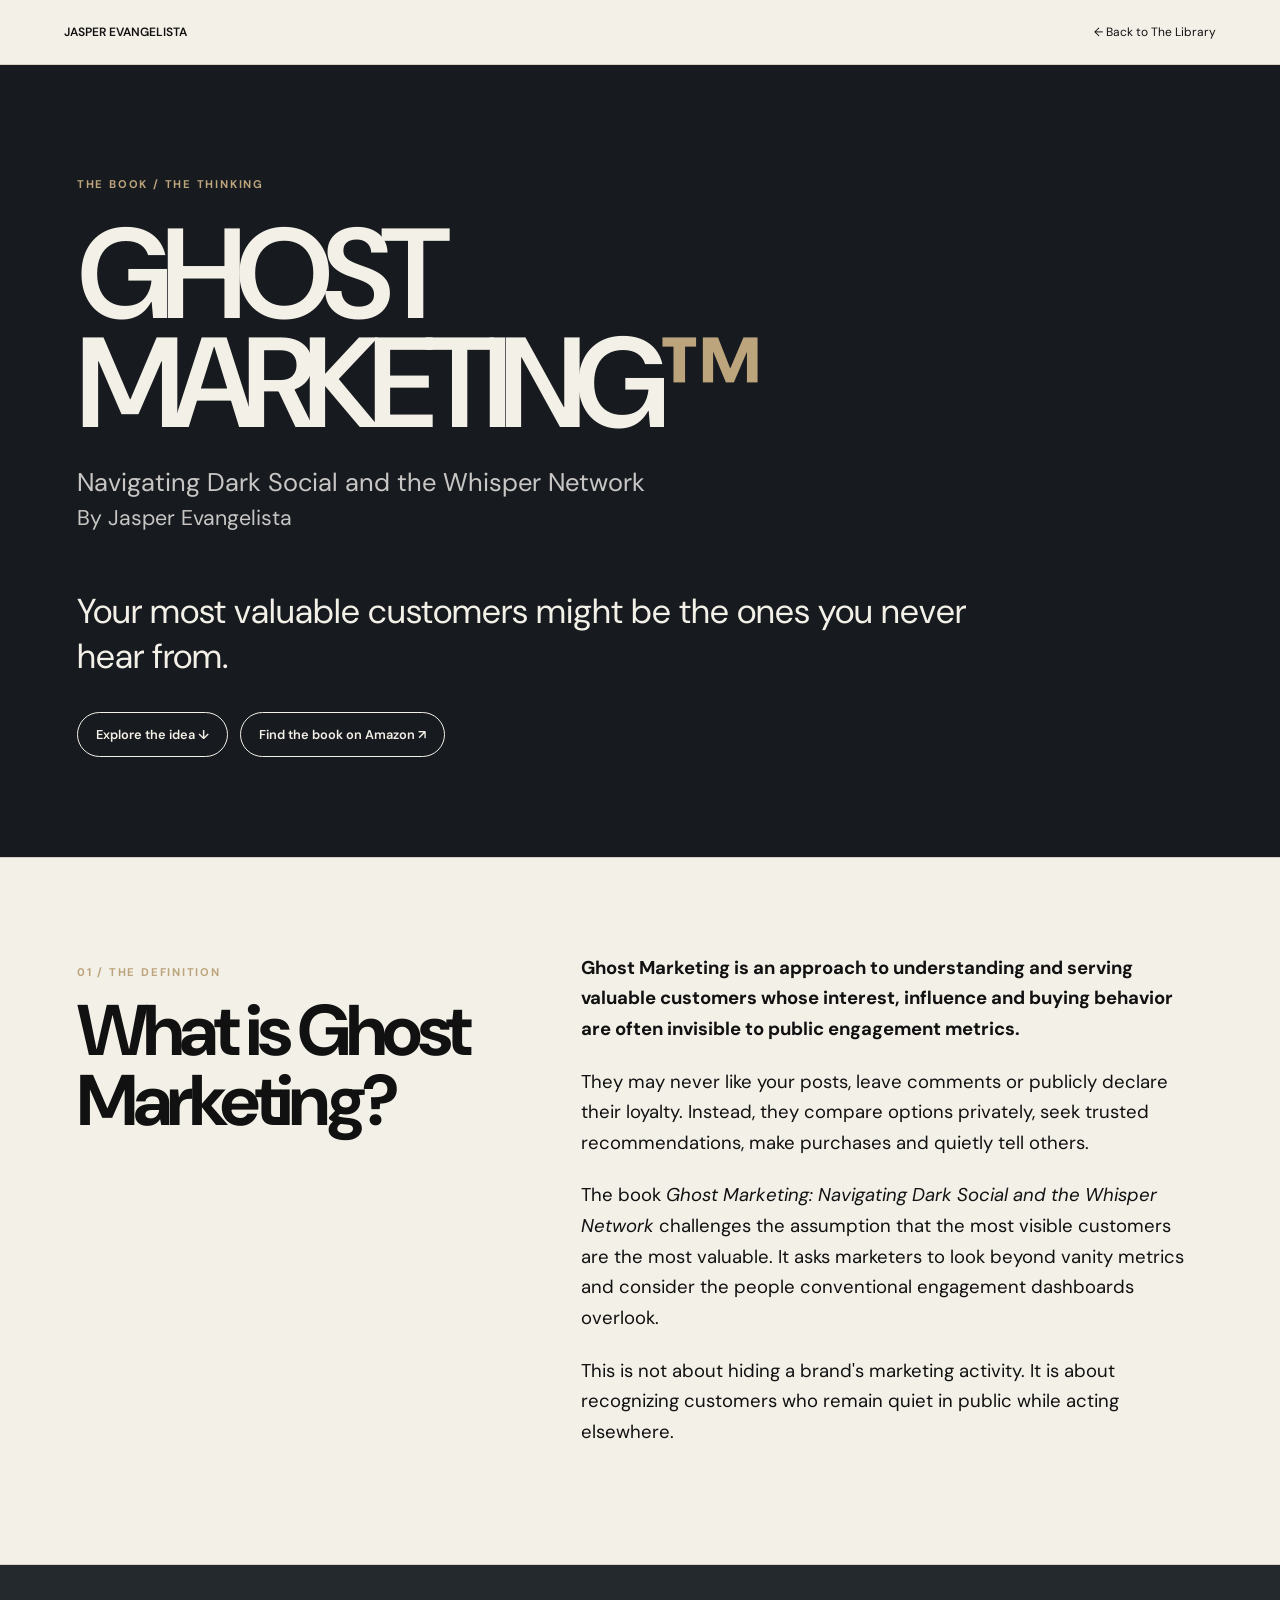
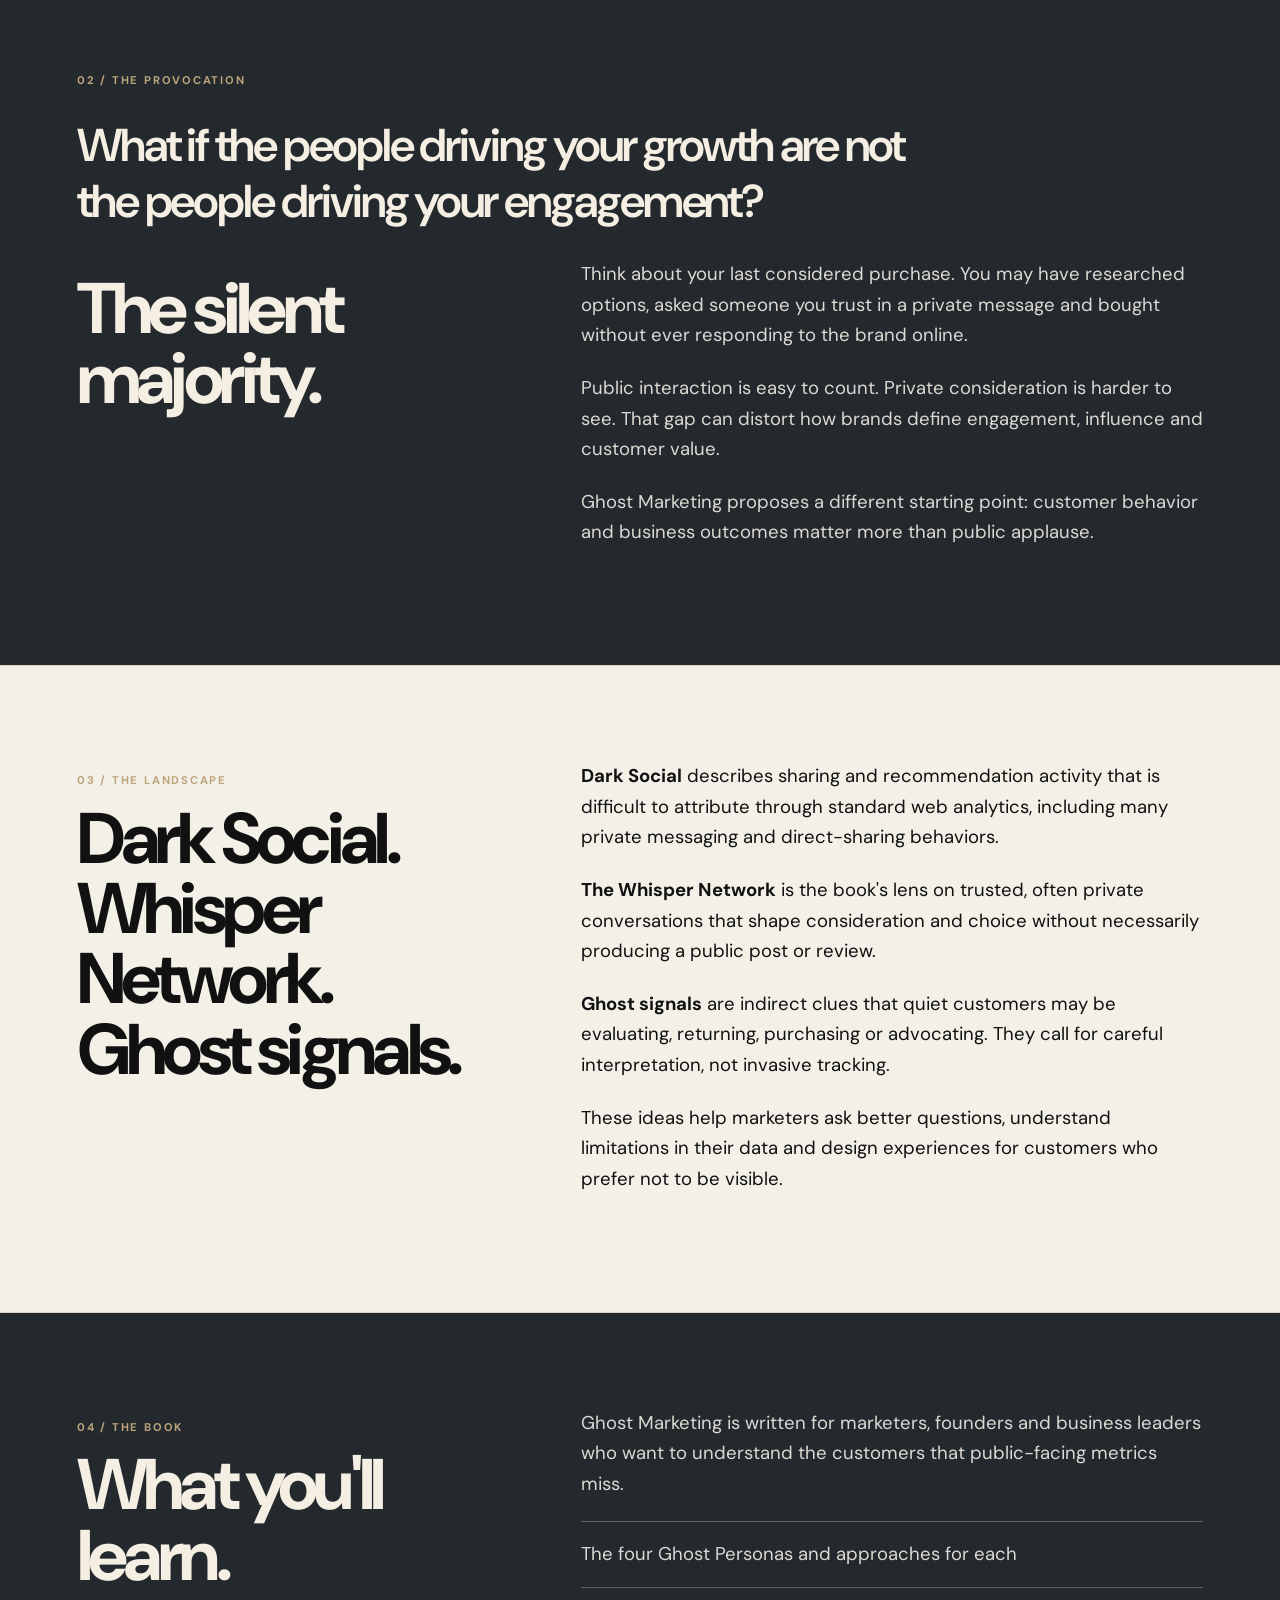
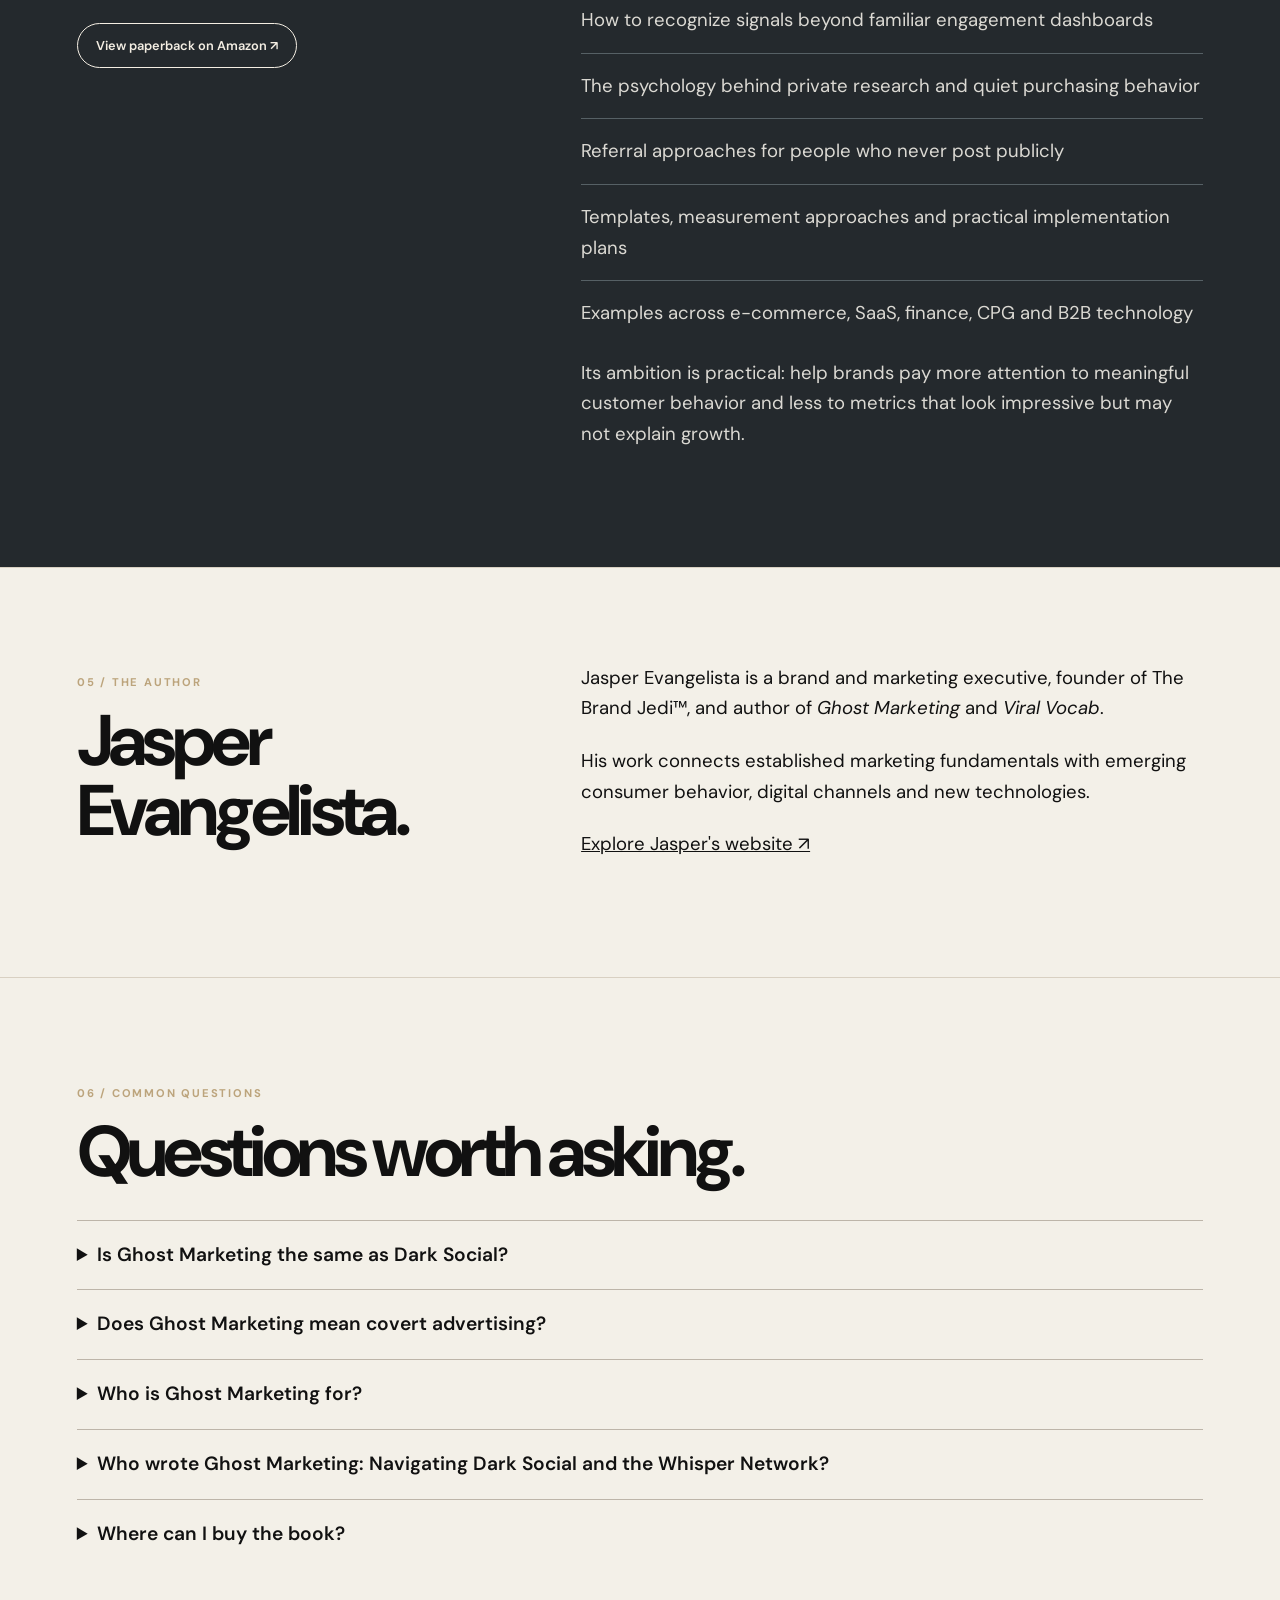
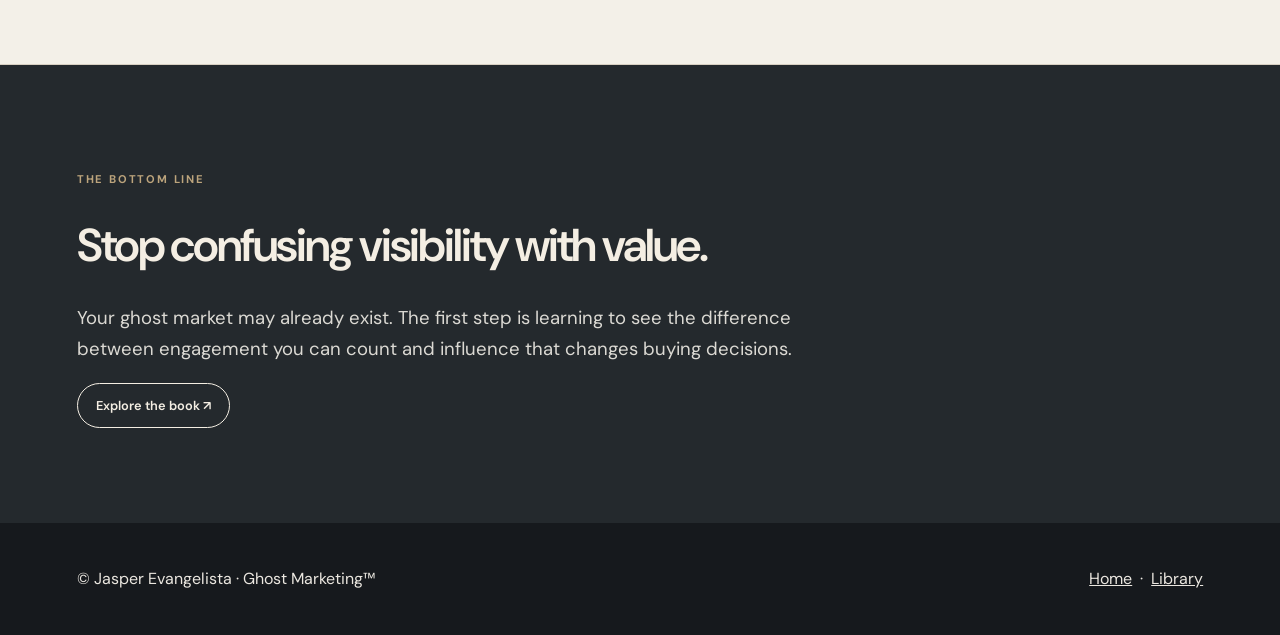
==== ghost-marketing/index.html @ e514c61d "Add Ghost Marketing editorial SEO landing page" ====
<!doctype html>
<html lang="en">
<head>
<meta charset="utf-8">
<meta name="viewport" content="width=device-width,initial-scale=1">
<title>Ghost Marketing: Book, Meaning &amp; Author | Jasper Evangelista</title>
<meta name="description" content="What is Ghost Marketing? Explore Jasper Evangelista's book on silent customers, Dark Social, the Whisper Network and the marketing signals most brands miss.">
<link rel="canonical" href="https://jasperevangelista.com/ghost-marketing/">
<meta name="robots" content="index,follow,max-image-preview:large">
<meta property="og:type" content="book">
<meta property="og:title" content="Ghost Marketing: Navigating Dark Social and the Whisper Network">
<meta property="og:description" content="Your best customers may be your quietest. Explore the book and the idea behind Ghost Marketing by Jasper Evangelista.">
<meta property="og:url" content="https://jasperevangelista.com/ghost-marketing/">
<meta property="og:site_name" content="Jasper Evangelista">
<meta name="twitter:card" content="summary">
<link rel="stylesheet" href="../css/style.css?v=37">
<style>
:root{--gm-ink:#171a1e;--gm-muted:#65615b;--gm-gold:#bca47c;--gm-paper:#f3f0e8}html{scroll-padding-top:95px}
body{background:var(--gm-paper);font-family:'DM Sans',Arial,sans-serif}
.gm-nav{position:relative;background:var(--gm-paper);padding:23px clamp(20px,5vw,72px);display:flex;align-items:center;justify-content:space-between;border-bottom:1px solid #d7d0c3;gap:20px}
.gm-nav a{text-decoration:none;font-size:.75rem;font-weight:600}.gm-nav .gm-back{font-weight:400}
.gm-hero{background:var(--gm-ink);color:#f3f0e8;min-height:680px;display:flex;align-items:center;padding:100px clamp(22px,6vw,90px)}
.gm-wrap{width:100%;max-width:1160px;margin:auto}
.gm-eyebrow{font-size:.7rem;letter-spacing:.16em;text-transform:uppercase;color:var(--gm-gold);font-weight:700}
.gm-hero h1{font-size:clamp(4.2rem,10vw,9rem);letter-spacing:-.085em;line-height:.85;margin:28px 0 27px;max-width:1000px;font-weight:600}
.gm-hero .gm-sub{font-size:clamp(1.1rem,2vw,1.7rem);color:#c7c6c4;max-width:740px;line-height:1.35}
.gm-hero .gm-hook{font-size:clamp(1.3rem,2.7vw,2.3rem);line-height:1.3;max-width:900px;margin:55px 0 0}
.gm-actions{display:flex;flex-wrap:wrap;gap:12px;margin-top:32px}
.gm-btn{display:inline-block;text-decoration:none;border:1px solid currentColor;border-radius:99px;padding:12px 18px;font-size:.8rem;font-weight:600}
.gm-btn:hover{background:#e9e0d0;color:#171a1e}
.gm-section{padding:95px clamp(22px,6vw,90px);border-top:1px solid #d8d0c2}
.gm-section h2{font-size:clamp(2.8rem,5.6vw,5.5rem);letter-spacing:-.065em;line-height:.98;margin:15px 0 32px}
.gm-grid{display:grid;grid-template-columns: .8fr 1.2fr;gap:clamp(30px,7vw,120px)}
.gm-copy{font-size:clamp(1.05rem,1.45vw,1.25rem);line-height:1.65;max-width:720px}
.gm-copy p{margin:0 0 22px}.gm-copy strong{font-weight:700}
.gm-dark{background:#24292d;color:#f4eee3}.gm-dark .gm-copy{color:#dbd9d3}
.gm-quote{font-size:clamp(1.8rem,3.6vw,3.3rem);letter-spacing:-.045em;line-height:1.2;margin:30px 0;font-weight:600;max-width:880px}
.gm-list{list-style:none;padding:0;margin:12px 0}.gm-list li{padding:17px 0;border-top:1px solid #cec6b9}
.gm-dark .gm-list li{border-color:#566065}
.gm-faq details{border-top:1px solid #bdb5a9;padding:20px 0}.gm-faq summary{cursor:pointer;font-size:1.2rem;font-weight:600}.gm-faq p{max-width:820px;line-height:1.65}
.gm-small{font-size:.85rem;color:var(--gm-muted);line-height:1.7}
.gm-footer{background:#16191d;color:#ebe7e0;padding:44px clamp(22px,6vw,90px);display:flex;flex-wrap:wrap;gap:16px;justify-content:space-between}
.gm-footer a{color:inherit}
@media(max-width:740px){.gm-grid{grid-template-columns:1fr}.gm-hero{min-height:unset;padding-top:85px;padding-bottom:95px}.gm-section{padding-top:65px;padding-bottom:65px}.gm-nav{flex-wrap:wrap}}
</style>
<script type="application/ld+json">
{
 "@context":"https://schema.org",
 "@graph":[
 {"@type":"Person","@id":"https://jasperevangelista.com/#jasper","name":"Jasper Evangelista","url":"https://jasperevangelista.com/","sameAs":["https://www.amazon.com/stores/author/B0G49KFW36"]},
 {"@type":"Book","@id":"https://jasperevangelista.com/ghost-marketing/#book","name":"Ghost Marketing: Navigating Dark Social and the Whisper Network","author":{"@id":"https://jasperevangelista.com/#jasper"},"url":"https://www.amazon.com/Ghost-Marketing-Navigating-Whisper-Network/dp/B0G49KFW36","inLanguage":"en"},
 {"@type":"WebPage","@id":"https://jasperevangelista.com/ghost-marketing/#webpage","url":"https://jasperevangelista.com/ghost-marketing/","name":"Ghost Marketing: Book, Meaning & Author | Jasper Evangelista","description":"Learn about Ghost Marketing, the book by Jasper Evangelista exploring silent customers, Dark Social and the Whisper Network.","mainEntity":{"@id":"https://jasperevangelista.com/ghost-marketing/#book"},"about":{"@id":"https://jasperevangelista.com/ghost-marketing/#book"}},
 {"@type":"BreadcrumbList","itemListElement":[{"@type":"ListItem","position":1,"name":"Home","item":"https://jasperevangelista.com/"},{"@type":"ListItem","position":2,"name":"Ghost Marketing","item":"https://jasperevangelista.com/ghost-marketing/"}]}
 ]
}
</script>
</head>
<body>
<header class="gm-nav"><a href="../">JASPER EVANGELISTA</a><a class="gm-back" href="../#library">← Back to The Library</a></header>
<main>
<section class="gm-hero"><div class="gm-wrap">
<p class="gm-eyebrow">The Book / The Thinking</p>
<h1>GHOST<br>MARKETING<span style="color:#bca47c">™</span></h1>
<p class="gm-sub">Navigating Dark Social and the Whisper Network<br><small>By Jasper Evangelista</small></p>
<p class="gm-hook">Your most valuable customers might be the ones you never hear from.</p>
<div class="gm-actions"><a class="gm-btn" href="#what-is-ghost-marketing">Explore the idea ↓</a><a class="gm-btn" href="https://www.amazon.com/Ghost-Marketing-Navigating-Whisper-Network/dp/B0G49KFW36" target="_blank" rel="noopener noreferrer">Find the book on Amazon ↗</a></div>
</div></section>
<section class="gm-section" id="what-is-ghost-marketing"><div class="gm-wrap gm-grid">
<div><p class="gm-eyebrow">01 / The Definition</p><h2>What is Ghost Marketing?</h2></div>
<div class="gm-copy"><p><strong>Ghost Marketing is an approach to understanding and serving valuable customers whose interest, influence and buying behavior are often invisible to public engagement metrics.</strong></p>
<p>They may never like your posts, leave comments or publicly declare their loyalty. Instead, they compare options privately, seek trusted recommendations, make purchases and quietly tell others.</p>
<p>The book <em>Ghost Marketing: Navigating Dark Social and the Whisper Network</em> challenges the assumption that the most visible customers are the most valuable. It asks marketers to look beyond vanity metrics and consider the people conventional engagement dashboards overlook.</p>
<p>This is not about hiding a brand's marketing activity. It is about recognizing customers who remain quiet in public while acting elsewhere.</p></div></div></section>
<section class="gm-section gm-dark"><div class="gm-wrap"><p class="gm-eyebrow">02 / The Provocation</p><p class="gm-quote">What if the people driving your growth are not the people driving your engagement?</p><div class="gm-grid"><div><h2>The silent majority.</h2></div><div class="gm-copy"><p>Think about your last considered purchase. You may have researched options, asked someone you trust in a private message and bought without ever responding to the brand online.</p><p>Public interaction is easy to count. Private consideration is harder to see. That gap can distort how brands define engagement, influence and customer value.</p><p>Ghost Marketing proposes a different starting point: customer behavior and business outcomes matter more than public applause.</p></div></div></div></section>
<section class="gm-section"><div class="gm-wrap gm-grid"><div><p class="gm-eyebrow">03 / The Landscape</p><h2>Dark Social. Whisper Network. Ghost signals.</h2></div>
<div class="gm-copy"><p><strong>Dark Social</strong> describes sharing and recommendation activity that is difficult to attribute through standard web analytics, including many private messaging and direct-sharing behaviors.</p><p><strong>The Whisper Network</strong> is the book's lens on trusted, often private conversations that shape consideration and choice without necessarily producing a public post or review.</p><p><strong>Ghost signals</strong> are indirect clues that quiet customers may be evaluating, returning, purchasing or advocating. They call for careful interpretation, not invasive tracking.</p><p>These ideas help marketers ask better questions, understand limitations in their data and design experiences for customers who prefer not to be visible.</p></div></div></section>
<section class="gm-section gm-dark" id="book"><div class="gm-wrap gm-grid"><div><p class="gm-eyebrow">04 / The Book</p><h2>What you'll learn.</h2><a class="gm-btn" href="https://www.amazon.com/Ghost-Marketing-Navigating-Whisper-Network/dp/B0G49KFW36" target="_blank" rel="noopener noreferrer">View paperback on Amazon ↗</a></div>
<div class="gm-copy"><p>Ghost Marketing is written for marketers, founders and business leaders who want to understand the customers that public-facing metrics miss.</p>
<ul class="gm-list"><li>The four Ghost Personas and approaches for each</li><li>How to recognize signals beyond familiar engagement dashboards</li><li>The psychology behind private research and quiet purchasing behavior</li><li>Referral approaches for people who never post publicly</li><li>Templates, measurement approaches and practical implementation plans</li><li>Examples across e-commerce, SaaS, finance, CPG and B2B technology</li></ul>
<p>Its ambition is practical: help brands pay more attention to meaningful customer behavior and less to metrics that look impressive but may not explain growth.</p></div></div></section>
<section class="gm-section"><div class="gm-wrap gm-grid"><div><p class="gm-eyebrow">05 / The Author</p><h2>Jasper Evangelista.</h2></div><div class="gm-copy"><p>Jasper Evangelista is a brand and marketing executive, founder of The Brand Jedi™, and author of <em>Ghost Marketing</em> and <em>Viral Vocab</em>.</p><p>His work connects established marketing fundamentals with emerging consumer behavior, digital channels and new technologies.</p><p><a href="../">Explore Jasper's website ↗</a></p></div></div></section>
<section class="gm-section gm-faq" id="questions"><div class="gm-wrap"><p class="gm-eyebrow">06 / Common Questions</p><h2>Questions worth asking.</h2>
<details><summary>Is Ghost Marketing the same as Dark Social?</summary><p>No. Dark Social describes channels and sharing behavior that standard analytics often cannot fully attribute. Ghost Marketing is the book's broader customer-centered approach to understanding quieter forms of consideration, purchasing and recommendation.</p></details>
<details><summary>Does Ghost Marketing mean covert advertising?</summary><p>Not in the sense used in this book. Here, 'ghost' refers to customers who are largely invisible in public engagement data, not to concealed sponsorships or deceptive marketing.</p></details>
<details><summary>Who is Ghost Marketing for?</summary><p>Marketers, founders and business leaders who want to move beyond vanity metrics and better understand the customers who research, purchase and advocate without public engagement.</p></details>
<details><summary>Who wrote Ghost Marketing: Navigating Dark Social and the Whisper Network?</summary><p>Jasper Evangelista, brand and marketing executive and founder of The Brand Jedi™.</p></details>
<details><summary>Where can I buy the book?</summary><p>You can find the <a href="https://www.amazon.com/Ghost-Marketing-Navigating-Whisper-Network/dp/B0G49KFW36" target="_blank" rel="noopener noreferrer">paperback on Amazon</a>.</p></details>
</div></section>
<section class="gm-section gm-dark"><div class="gm-wrap"><p class="gm-eyebrow">The bottom line</p><p class="gm-quote">Stop confusing visibility with value.</p><p class="gm-copy">Your ghost market may already exist. The first step is learning to see the difference between engagement you can count and influence that changes buying decisions.</p><a class="gm-btn" href="https://www.amazon.com/Ghost-Marketing-Navigating-Whisper-Network/dp/B0G49KFW36" target="_blank" rel="noopener noreferrer">Explore the book ↗</a></div></section>
</main>
<footer class="gm-footer"><span>© Jasper Evangelista · Ghost Marketing™</span><span><a href="../">Home</a> &nbsp;·&nbsp; <a href="../#library">Library</a></span></footer>
</body></html>
---- css/style.css ----
@import url('https://fonts.googleapis.com/css2?family=DM+Sans:wght@400;500;600;700&display=swap');
:root{--paper:#f3f0e8;--paper2:#e9e4d9;--ink:#111;--muted:#777168;--line:#cdc6b9;--dark:#111;--max:1320px;--sans:'DM Sans',Arial,sans-serif}
*{box-sizing:border-box}html{scroll-behavior:smooth}body{margin:0;background:var(--paper);color:var(--ink);font-family:var(--sans);line-height:1.5;overflow-x:hidden}a{color:inherit}.site-nav{position:fixed;z-index:50;top:0;left:0;right:0;display:flex;justify-content:space-between;align-items:center;padding:20px 3.2vw;background:rgba(243,240,232,.72);backdrop-filter:blur(18px);border-bottom:1px solid transparent;transition:background .3s,border-color .3s}.site-nav.scrolled{background:rgba(243,240,232,.94);border-color:var(--line)}.brand,.site-nav nav a{text-decoration:none;font-size:.64rem;font-weight:700;letter-spacing:.08em}.site-nav nav{display:flex;gap:20px}.site-nav nav a{font-weight:500;letter-spacing:0;opacity:.78;transition:opacity .2s}.site-nav nav a:hover{opacity:1}
.hero{min-height:100svh;padding:132px 5vw 54px;display:flex;align-items:center;position:relative;overflow:hidden}.hero:before{content:"";position:absolute;inset:0;background:linear-gradient(90deg,transparent 0 49.94%,rgba(17,17,17,.06) 50%,transparent 50.06%);pointer-events:none}.hero-inner,.section-inner{width:100%;max-width:var(--max);margin:auto;position:relative;z-index:2}.eyebrow{margin:0 0 18px;color:var(--muted);font-size:.62rem;font-weight:700;letter-spacing:.16em;text-transform:uppercase}.hero h1,.section h2{font-weight:600;letter-spacing:-.072em}.hero h1{margin:0;font-size:clamp(5rem,11.2vw,11rem);line-height:.81;max-width:1180px}.hero-line{display:block}.hero-line.indent{padding-left:12vw}.hero-zero-copy{display:grid;grid-template-columns:1fr 1fr;gap:7vw;max-width:1050px;margin-top:54px;margin-left:auto}.hero-zero-copy>div{border-top:1px solid var(--line);padding-top:16px}.hero-zero-copy p{margin:0;color:#45413b;font-size:clamp(.94rem,1.15vw,1.08rem);line-height:1.55}.hero-zero-close{max-width:620px;margin:32px 0 0 auto;font-size:1.05rem}.pill{display:inline-flex;gap:14px;align-items:center;margin-top:28px;padding:11px 16px;border:1px solid var(--ink);border-radius:999px;text-decoration:none;font-size:.72rem;transition:background .25s,color .25s,transform .25s}.pill:hover{background:var(--ink);color:var(--paper);transform:translateY(-1px)}.hero .pill{margin-left:calc(50% + 3.5vw)}.hero-bottom{position:absolute;bottom:22px;left:5vw;right:5vw;display:flex;justify-content:space-between;color:var(--muted);font-size:.59rem;letter-spacing:.1em;text-transform:uppercase}.fragment-field{position:absolute;inset:0;z-index:1;pointer-events:none}.fragment{position:absolute;font-size:.6rem;font-weight:700;letter-spacing:.16em;color:#a9a296;opacity:.3;will-change:transform}.f1{left:7%;top:27%}.f2{left:30%;top:17%}.f3{right:8%;top:28%}.f4{left:15%;bottom:23%}.f5{right:28%;bottom:16%}.f6{right:6%;bottom:29%}.f7{left:45%;top:31%}.f8{right:37%;top:12%}.reveal,.reveal-delay{opacity:0;transform:translateY(18px)}.is-ready .reveal{animation:rise .9s .05s both}.is-ready .reveal-delay{animation:rise .9s .22s both}@keyframes rise{to{opacity:1;transform:none}}
.section{position:relative;padding:150px 5vw;border-top:1px solid var(--line)}.split,.stance-inner,.thought-grid{display:grid;grid-template-columns:minmax(0,.92fr) minmax(0,1.08fr);gap:8vw;align-items:start}.section h2{margin:0;font-size:clamp(4.2rem,7.4vw,8.4rem);line-height:.86;max-width:980px}.big-copy{margin:0 0 24px;max-width:720px;color:#2f2c28;font-size:clamp(1.3rem,1.95vw,1.76rem);line-height:1.38}.copy{margin:0 0 27px;max-width:650px;color:#5d5850;font-size:.97rem;line-height:1.67}.section-intro{margin:20px 0 0;max-width:710px;color:#5d5850;font-size:1.02rem;line-height:1.65}.text-link{display:inline-block;text-decoration:none;border-bottom:1px solid var(--ink);padding-bottom:4px;font-size:.75rem;font-weight:700}.text-link span{margin-left:8px}.canon{overflow:hidden}.canon:after{content:"";position:absolute;left:5vw;right:5vw;top:50%;height:1px;background:var(--line);transform-origin:left;transform:scaleX(var(--canon-line,0));opacity:.55;pointer-events:none}.canon .split>div:first-child{position:sticky;top:125px}.fragment-lines{margin:46px 0;color:#24211e;font-size:clamp(1.28rem,2vw,1.8rem);line-height:1.7;font-weight:500;letter-spacing:-.025em}.bridge-copy{margin:42px 0;max-width:700px;font-size:1.02rem;line-height:1.62}.alignment-line{max-width:var(--max);margin:120px auto 0;display:grid;grid-template-columns:repeat(5,1fr);transform:translateX(var(--align-shift,0px));transition:transform .1s linear}.alignment-line span{height:1px;background:var(--line);position:relative}.alignment-line span:after{content:"";position:absolute;right:0;top:-2px;width:5px;height:5px;border-radius:50%;background:var(--ink)}
.worlds-section{padding-top:120px}.worlds-section h2{max-width:none;font-size:clamp(4.5rem,8.2vw,9rem);white-space:nowrap;transform:translateX(var(--world-title-shift,0px));will-change:transform}.worlds-section .section-intro{max-width:760px}.world-portals{margin-top:80px;border-top:1px solid var(--line)}.world-portal{display:grid;grid-template-columns:minmax(280px,.88fr) minmax(0,1.12fr);min-height:430px;text-decoration:none;border-bottom:1px solid var(--line);background:transparent;color:var(--ink);position:relative;overflow:hidden}.world-portal:nth-child(even){grid-template-columns:minmax(0,1.12fr) minmax(280px,.88fr)}.world-portal:nth-child(even) .portal-scene{order:2}.portal-scene{position:relative;min-height:430px;overflow:hidden;background:var(--dark);transform:scale(.96);transition:transform .5s cubic-bezier(.2,.75,.2,1)}.world-portal:hover .portal-scene{transform:scale(1)}.portal-copy{padding:55px 5vw;display:flex;flex-direction:column;justify-content:center;max-width:720px}.portal-copy h3{margin:0 0 25px;font-size:clamp(2.7rem,4.8vw,5.2rem);line-height:.9;letter-spacing:-.065em}.portal-copy p{margin:0 0 17px;max-width:590px;color:#5d5850;font-size:.92rem;line-height:1.6}.doorway-link{margin-top:22px;font-size:.72rem;font-weight:700}.portal-number{position:absolute;top:20px;left:22px;color:rgba(243,240,232,.7);font-size:.6rem;letter-spacing:.08em}.portal-brand .portal-scene{background:radial-gradient(circle at 62% 35%,#5a5549 0,#282620 34%,#111 75%)}.scene-grid{position:absolute;inset:-18%;background:linear-gradient(rgba(255,255,255,.11) 1px,transparent 1px),linear-gradient(90deg,rgba(255,255,255,.11) 1px,transparent 1px);background-size:34px 34px;transform:perspective(320px) rotateX(63deg) translateY(72px)}.portal-tech .portal-scene{background:radial-gradient(circle at center,#4e5751 0,#1d221f 37%,#0b0d0c 76%)}.scene-orbit{position:absolute;left:50%;top:50%;margin:-64px 0 0 -128px;border:1px solid rgba(220,230,220,.36);border-radius:50%;width:256px;height:128px;transform:rotate(-24deg)}.orbit-two{width:360px;height:180px;margin:-90px 0 0 -180px;transform:rotate(42deg)}.scene-orbit:after{content:"";position:absolute;width:7px;height:7px;border-radius:50%;background:#d8ddd7;left:8%;top:50%;box-shadow:0 0 24px rgba(216,221,215,.32)}.portal-self .portal-scene{background:linear-gradient(180deg,#565249 0,#29271f 58%,#111 100%)}.scene-sun{position:absolute;width:150px;height:150px;border-radius:50%;background:radial-gradient(circle,#fff7d9 0,#e8dcc0 30%,#b2a58c 53%,transparent 74%);top:78px;right:23%;filter:drop-shadow(0 0 13px rgba(255,240,190,.18))}.scene-horizon{position:absolute;left:-10%;right:-10%;bottom:-20px;height:110px;background:linear-gradient(160deg,transparent 0 44%,#111 45% 100%);transform:rotate(-4deg)}.territory-close{margin-top:30px;padding-top:20px;display:flex;justify-content:space-between;border-top:1px solid var(--line);font-size:.75rem}.territory-close span{color:var(--muted)}
.stance-section{background:#111;color:var(--paper);min-height:100svh}.stance-section .eyebrow{color:#9c978f}.stance-inner>div:first-child{position:sticky;top:125px}.stance-section h2{color:var(--paper);font-size:clamp(4.6rem,7.8vw,8.6rem)}.stance-section .big-copy{color:#f2eee5}.stance-section .copy{color:#b7b0a5}.illumination{margin:58px 0 0;max-width:660px;color:#f3f0e8;font-size:clamp(1.65rem,2.6vw,2.45rem);line-height:1.26;letter-spacing:-.04em}.stance-section:after{content:"";position:absolute;left:50%;top:0;bottom:0;width:1px;background:rgba(243,240,232,.08)}
.jasper-section{background:#f0ece4}.jasper-section .split>div:first-child{position:sticky;top:125px}.experience-line{margin:48px 0 0;max-width:720px;font-size:clamp(1.55rem,2.4vw,2.15rem);line-height:1.3;letter-spacing:-.04em}.quiet-proof{margin-top:90px;padding:18px 0;border-top:1px solid var(--line);border-bottom:1px solid var(--line);display:grid;grid-template-columns:repeat(3,1fr);gap:20px;color:#625d55;font-size:.61rem;font-weight:700;letter-spacing:.035em}.quiet-proof span{padding-right:20px}.quiet-proof span+span{border-left:1px solid var(--line);padding-left:20px}.operating-code{margin-top:90px;display:grid;grid-template-columns:repeat(3,1fr);gap:20px;font-size:clamp(1.55rem,2.6vw,2.35rem);font-weight:600;letter-spacing:-.05em}.operating-code span{display:block;padding-top:18px;border-top:1px solid var(--line)}
.section-library{background:var(--paper2);overflow:hidden}.section-library .split>div:first-child{position:sticky;top:125px}.library-shelves{margin-top:90px;border-top:1px solid var(--line)}.library-shelves a{display:grid;grid-template-columns:.8fr 1.7fr auto;gap:30px;align-items:center;padding:24px 0;border-bottom:1px solid var(--line);text-decoration:none;position:relative;transition:padding .28s ease}.library-shelves a:before{content:"";position:absolute;inset:0 auto 0 0;width:0;background:#111;transition:width .35s cubic-bezier(.2,.75,.2,1);z-index:0}.library-shelves a:hover:before{width:100%}.library-shelves a>*{position:relative;z-index:1;transition:color .25s,transform .25s}.library-shelves a:hover>*{color:var(--paper);transform:translateX(12px)}.library-shelves span{font-size:.61rem;font-weight:700;letter-spacing:.12em}.library-shelves strong{font-size:clamp(1.1rem,1.9vw,1.45rem);font-weight:500}.library-shelves b{font-size:.9rem}
.lab-section{background:var(--paper2);padding-top:0;border-top:0}.lab-card{position:relative;display:grid;grid-template-columns:1fr 1fr;gap:8vw;min-height:650px;padding:85px 6vw;background:#111;color:var(--paper);overflow:hidden}.lab-card:before,.lab-card:after{content:"";position:absolute;border:1px solid rgba(243,240,232,.14);border-radius:50%;pointer-events:none}.lab-card:before{width:300px;height:300px;left:13%;top:28%;transform:translate(var(--lab-x,0px),var(--lab-y,0px))}.lab-card:after{width:120px;height:120px;right:16%;bottom:18%;transform:translate(calc(var(--lab-x,0px)*-.5),calc(var(--lab-y,0px)*-.5))}.lab-card .eyebrow{color:#99948b}.lab-card h2{color:var(--paper)}.lab-card .big-copy{color:#e5e0d6}.lab-card .copy{color:#b8b1a6}.lab-card .text-link{border-color:var(--paper)}.lab-close{margin:40px 0 0;max-width:620px;font-size:clamp(1.35rem,2.2vw,1.9rem);line-height:1.35;letter-spacing:-.035em}
.thought-section{background:#ded8ca;overflow:hidden}.thought-grid>div:first-child{position:sticky;top:125px}.thought-section h2{font-size:clamp(4.8rem,8.5vw,9.4rem)}.thought-prompts{margin:45px 0 10px;border-top:1px solid rgba(17,17,17,.28)}.thought-prompts span{display:block;padding:18px 0;border-bottom:1px solid rgba(17,17,17,.28);font-size:clamp(1.05rem,1.75vw,1.35rem);font-weight:500;letter-spacing:-.025em;transition:padding .25s,background .25s}.thought-prompts span:hover{padding-left:14px;background:rgba(255,255,255,.18)}.intent-route{margin-top:48px;padding-top:20px;border-top:1px solid rgba(17,17,17,.28);color:#5d5850;font-size:.76rem;line-height:1.7}.intent-route a{display:inline-block;margin-top:7px;font-weight:700;text-decoration:none;border-bottom:1px solid var(--ink)}
.closing{min-height:95svh;display:flex;align-items:center;overflow:hidden}.closing:before{content:"";position:absolute;left:0;right:0;top:50%;height:1px;background:var(--line);transform:scaleX(var(--close-line,0));transform-origin:center}.closing-inner{width:100%}.operating-close{margin:0 0 100px;max-width:560px;color:#5d5850;font-size:clamp(1.1rem,1.7vw,1.5rem);line-height:1.65}.closing h2{margin:0;font-size:clamp(5.5rem,13.5vw,13rem);line-height:.8;white-space:nowrap;transform:translateX(var(--close-shift,0px));will-change:transform}.site-footer{display:flex;justify-content:space-between;gap:20px;padding:38px 5vw;border-top:1px solid var(--line);color:var(--muted);font-size:.68rem}.site-footer a{text-decoration:none}
@media(max-width:960px){.site-nav{padding:18px 5vw}.site-nav nav{display:none}.hero{padding:120px 6vw 85px}.hero h1{font-size:clamp(4.1rem,16vw,7rem)}.hero-line.indent{padding-left:5vw}.hero-zero-copy,.split,.stance-inner,.thought-grid,.lab-card{grid-template-columns:1fr;gap:42px}.hero-zero-copy{margin-left:0}.hero .pill{margin-left:0}.section{padding:100px 6vw}.canon .split>div:first-child,.stance-inner>div:first-child,.jasper-section .split>div:first-child,.section-library .split>div:first-child,.thought-grid>div:first-child{position:relative;top:auto}.worlds-section h2{white-space:normal}.world-portal,.world-portal:nth-child(even){grid-template-columns:1fr}.world-portal:nth-child(even) .portal-scene{order:0}.portal-scene{min-height:280px;transform:none}.portal-copy{padding:38px 0 55px}.quiet-proof,.operating-code{grid-template-columns:1fr}.quiet-proof span+span{border-left:0;border-top:1px solid var(--line);padding:14px 0 0}.lab-card{padding:58px 36px;min-height:0}.closing{min-height:70svh}.closing h2{white-space:normal}.site-footer{padding:34px 6vw;flex-wrap:wrap}}
@media(prefers-reduced-motion:reduce){html{scroll-behavior:auto}.reveal,.reveal-delay{opacity:1;transform:none}.worlds-section h2,.alignment-line,.closing h2,.lab-card:before,.lab-card:after{transform:none!important}}

/* V3 motion: arrive, align, rest. Copy remains readable without JavaScript. */
.reveal,.reveal-delay{opacity:1;transform:none}
.motion-enabled .motion-type{transform:translate3d(var(--type-x,0px),var(--type-y,0px),0) scale(var(--type-scale,1));transform-origin:left center}
.worlds-section h2{font-size:clamp(3rem,6.3vw,6rem);white-space:normal;max-width:100%;will-change:auto}
.closing h2{font-size:clamp(4rem,11vw,10rem);white-space:normal;will-change:auto}
.canon{overflow:clip}.canon:after{display:none}
.alignment-line{transform:none}.closing:before{transform:none;opacity:.45}
.section{scroll-margin-top:76px}
.portal-scene .scene-grid{animation:grid-glide 14s linear infinite}
.portal-scene .orbit-one{animation:orbit-breathe-one 24s ease-in-out -6s infinite}
.portal-scene .orbit-two{animation:orbit-breathe-two 30s ease-in-out -9s infinite}
.portal-scene .scene-sun{animation:sun-drift 18s ease-in-out -4.5s infinite}
.portal-scene .scene-horizon{animation:horizon-drift 12s ease-in-out -3s infinite}
.portal-scene .scene-grid,.portal-scene .scene-orbit,.portal-scene .scene-sun,.portal-scene .scene-horizon{animation-play-state:paused}
.portal-scene.is-active .scene-grid,.portal-scene.is-active .scene-orbit,.portal-scene.is-active .scene-sun,.portal-scene.is-active .scene-horizon{animation-play-state:running}
.scene-orbit{opacity:.85}.scene-sun{opacity:.78}
@keyframes grid-glide{from{background-position:0 0,0 0}to{background-position:0 34px,0 34px}}
@keyframes orbit-breathe-one{0%,100%{transform:rotate(-24deg) scale(.99)}50%{transform:rotate(-8deg) scale(1.035)}}
@keyframes orbit-breathe-two{0%,100%{transform:rotate(42deg) scale(1.01)}50%{transform:rotate(28deg) scale(.975)}}
@keyframes sun-drift{0%,100%{transform:translate3d(0,0,0) scale(1);opacity:.78}50%{transform:translate3d(-8px,18px,0) scale(.96);opacity:.66}}
@keyframes horizon-drift{0%,100%{transform:rotate(-4deg) translate3d(-4px,0,0)}50%{transform:rotate(-4deg) translate3d(10px,-5px,0)}}
.portal-copy h3,.doorway-link{transition:transform .65s cubic-bezier(.2,.75,.2,1)}
.text-link span{display:inline-block;transition:transform .4s ease}
@media(hover:hover) and (pointer:fine){
  .world-portal:hover .portal-copy h3{transform:translateX(6px)}
  .world-portal:hover .doorway-link{transform:translateX(9px)}
  .text-link:hover span{transform:translateY(3px)}
}
a:focus-visible{outline:2px solid currentColor;outline-offset:5px}
.library-shelves a:focus-visible:before{width:100%}
.library-shelves a:focus-visible>*{color:var(--paper)}
.world-portal:focus-visible .portal-scene{transform:scale(1)}
@media(max-width:960px){
  .section h2{font-size:clamp(2.9rem,10vw,5.7rem)}
  .worlds-section h2{font-size:clamp(2.7rem,9vw,5.4rem)}
  .closing h2{font-size:clamp(3.5rem,12vw,7rem)}
  .hero h1{font-size:clamp(3rem,14vw,7rem)}
  .library-shelves a{grid-template-columns:minmax(0,1fr) auto;gap:8px 16px;padding:24px 4px}
  .library-shelves a>span{grid-column:1 / -1}
  .library-shelves a:hover>*{transform:none}
  .territory-close{gap:18px;flex-wrap:wrap}
  .portal-copy h3{font-size:clamp(2.5rem,9vw,4rem)}
}
@media(prefers-reduced-motion:reduce){
  *,*::before,*::after{animation:none!important;transition:none!important;scroll-behavior:auto!important}
  .motion-type,.fragment{transform:none!important}
  .world-portal:hover .portal-scene{transform:none}
  .portal-copy h3,.doorway-link,.library-shelves a>*,.text-link span,.pill{transform:none!important}
}

/* Keep long editorial words within the desktop split column. */
.stance-section h2{font-size:clamp(3.4rem,6.4vw,7rem)}
@media(max-width:960px){.stance-section h2{font-size:clamp(2.9rem,10vw,5.7rem)}}

/* One shared visual thread: drift resolves before the three territories. */
.alignment-line{position:relative;gap:0;--alignment-rest:0}
.alignment-line span{transform-origin:center;transform:translateY(calc(var(--fragment-offset) * var(--alignment-rest))) rotate(calc(var(--fragment-angle) * var(--alignment-rest)));transition:none}
.alignment-line span:nth-child(1){--fragment-offset:-22px;--fragment-angle:-5deg}
.alignment-line span:nth-child(2){--fragment-offset:14px;--fragment-angle:3deg}
.alignment-line span:nth-child(3){--fragment-offset:-10px;--fragment-angle:-2deg}
.alignment-line span:nth-child(4){--fragment-offset:24px;--fragment-angle:4deg}
.alignment-line span:nth-child(5){--fragment-offset:-16px;--fragment-angle:-3deg}
.alignment-line:after{content:"";position:absolute;top:0;left:50%;height:64px;width:1px;background:var(--line);transform:scaleY(calc(1 - var(--alignment-rest)));transform-origin:top}
.worlds-section .eyebrow:before{content:"";display:block;width:4px;height:4px;border-radius:50%;background:var(--muted);box-shadow:12px 0 var(--muted),24px 0 var(--muted);margin-bottom:20px}
.portal-number{display:flex;align-items:center;gap:8px}
.portal-number:before{content:"";width:4px;height:4px;border-radius:50%;background:currentColor}
@media(max-width:960px){
 .alignment-line{margin-top:84px}
 .alignment-line span{transform:translateY(calc(var(--fragment-offset) * var(--alignment-rest) * .6)) rotate(calc(var(--fragment-angle) * var(--alignment-rest)))}
 .alignment-line:after{height:42px}
}
@media(prefers-reduced-motion:reduce){
 .alignment-line span{transform:none!important}
 .alignment-line:after{transform:none!important}
}


/* First-half choreography: words perform their meaning. */
.hero{isolation:isolate}
.hero-inner{transform:none}
.hero-line{will-change:transform}
.canon-line{display:inline-block}
.meaning-move,.meaning-drift{display:inline-block;will-change:transform}
.fragment-lines{margin:46px 0;display:grid;gap:0;color:#24211e;font-size:clamp(1.28rem,2vw,1.8rem);line-height:1.25;font-weight:500;letter-spacing:-.025em}
.fragment-pair{display:grid;grid-template-columns:minmax(0,1fr) minmax(0,1.55fr);align-items:baseline;padding:14px 0;border-bottom:1px solid var(--line);overflow:visible}
.fragment-pair:first-child{border-top:1px solid var(--line)}
.fragment-pair span{display:block;will-change:transform}
.fragment-pair span:last-child{transform:translate3d(0,0,0);color:#6c675f}
.worlds-section h2>span{display:inline-block;will-change:transform}
.world-portals{position:relative}
.portal-scene{will-change:transform}
.portal-brand .scene-grid{animation:grid-glide 12s linear infinite}
.portal-tech .orbit-one{animation:orbit-breathe-one 60s ease-in-out -15s infinite}
.portal-tech .orbit-two{animation:orbit-breathe-two 60s ease-in-out -30s infinite}
.portal-self .scene-sun{animation:sun-drift 12s ease-in-out -3s infinite}
.portal-self .scene-horizon{animation:horizon-drift 12s ease-in-out -3s infinite}
.world-portal{transition:background .55s ease}
.world-portal:hover{background:rgba(255,255,255,.16)}
.stance-section h2,.stance-section .eyebrow,.stance-section .big-copy,.stance-section .copy,.stance-section .illumination{transform:none!important}
.stance-section h2{will-change:auto}
@media(min-width:961px){
  .world-portal{min-height:520px}
  .portal-scene{min-height:520px}
  .portal-copy{padding-top:72px;padding-bottom:72px}
}
@media(max-width:960px){
  .fragment-pair{grid-template-columns:minmax(0,.9fr) minmax(0,1.35fr);gap:16px}
}
@media(prefers-reduced-motion:reduce){
  .hero-inner,.meaning-move,.meaning-drift,.fragment-pair span,.worlds-section h2>span{transform:none!important;opacity:1!important}
}


/* Shared pace: the opening word sets the rhythm; Zero remains anchored. */
.fragment,.hero-line:not(.indent),.hero-drift{--drift-x:6px;animation:hero-horizontal 24s ease-in-out -6s infinite;will-change:transform}
.fragment:nth-child(2n),.hero-your{--drift-x:-6px}
.fragment:nth-child(3n){animation-delay:-8s}
.fragment:nth-child(4n){animation-delay:-4s}
.hero-line.indent{animation:none;transform:none;will-change:auto}
.hero-drift{display:inline-block}
.hero-zero{display:inline-block}
.hero-question{margin-left:.05em}
@keyframes hero-horizontal{
  0%,100%{transform:translate3d(calc(var(--drift-x) * -1),0,0)}
  50%{transform:translate3d(var(--drift-x),0,0)}
}
@media(max-width:600px){
 .fragment,.hero-line:not(.indent),.hero-drift{--drift-x:3px}
 .fragment:nth-child(2n),.hero-your{--drift-x:-3px}
}
@media(prefers-reduced-motion:reduce){.fragment,.hero-line,.hero-drift{animation:none!important;transform:none!important}}




/* Second act: person -> proof -> work -> play -> conversation -> zero. */
.jasper-section .split>div:last-child>.copy,.jasper-section .split>div:last-child>.big-copy,.experience-line{transition:opacity .55s ease,transform .55s ease}
.motion-enabled .jasper-section .story-soft{opacity:.34;transform:translateY(-3px)}
.motion-enabled .jasper-section .story-focus{opacity:1;transform:none}
.steel-line{display:inline-block;position:relative;padding-bottom:5px}
.steel-line:after{content:"";position:absolute;left:0;right:0;bottom:0;height:1px;background:var(--ink);transform:scaleX(var(--steel,0));transform-origin:left}
.steel-line:before{content:"";position:absolute;left:52%;bottom:-9px;width:1px;height:18px;background:var(--ink);transform:scaleY(var(--steel,0));transform-origin:center}
.range-lines{display:grid;gap:3px}
.range-lines span{display:block;transform:translateX(var(--range-x,0px));transition:transform .1s linear}
.experience-line{padding-top:34px;border-top:1px solid var(--line)}
.operating-code span{transform:translateY(var(--code-y,0px));opacity:var(--code-o,1);transition:transform .1s linear,opacity .1s linear}

/* Library behaves like a shelf: selected object advances, label counters. */
.library-shelves a{overflow:hidden}
.library-shelves a strong{transition:color .35s,transform .45s cubic-bezier(.2,.75,.2,1)}
.library-shelves a span{transition:color .35s,transform .45s cubic-bezier(.2,.75,.2,1)}
@media(hover:hover) and (pointer:fine){
 .library-shelves a:hover strong{transform:translateX(18px)}
 .library-shelves a:hover span{transform:translateX(-4px)}
 .library-shelves a:hover b{transform:translateX(-10px)}
}

/* The Lab is allowed to misbehave, quietly. */
.lab-card>div:not(.lab-field){position:relative;z-index:2}
.lab-field{position:absolute!important;inset:0;z-index:1;pointer-events:none}
.lab-field i{position:absolute;width:4px;height:4px;background:rgba(243,240,232,.36);border-radius:50%;animation:lab-drift 28s ease-in-out infinite alternate}
.lab-field i:after{content:"";position:absolute;left:12px;top:1px;width:42px;height:1px;background:rgba(243,240,232,.12)}
.lab-field i:nth-child(1){left:8%;top:18%;animation-duration:31s}
.lab-field i:nth-child(2){left:34%;top:70%;animation-duration:39s;animation-delay:-12s}
.lab-field i:nth-child(3){right:13%;top:22%;animation-duration:35s;animation-delay:-5s}
.lab-field i:nth-child(4){right:29%;bottom:12%;animation-duration:44s;animation-delay:-18s}
.lab-field i:nth-child(5){left:18%;bottom:25%;animation-duration:37s;animation-delay:-8s}
.lab-field i:nth-child(6){right:8%;top:56%;animation-duration:42s;animation-delay:-20s}
@keyframes lab-drift{0%{transform:translate3d(-7px,5px,0)}50%{transform:translate3d(13px,-11px,0)}100%{transform:translate3d(-3px,15px,0)}}
.lab-card:before{border-radius:0;width:88px;height:88px;left:9%;top:24%;border-right:0;border-bottom:0;transform:translate(var(--lab-x,0px),var(--lab-y,0px)) rotate(4deg)}
.lab-card:after{width:7px;height:7px;right:18%;bottom:18%;border-radius:50%;background:rgba(243,240,232,.18);transform:translate(calc(var(--lab-x,0px)*-.5),calc(var(--lab-y,0px)*-.5))}

/* Conversation is the visual in Send a Thought. */
.thought-prompts span{opacity:.62;transform:translateX(0);transition:opacity .35s ease,transform .45s cubic-bezier(.2,.75,.2,1),padding .25s,background .25s}
.thought-prompts span em{font-style:normal;display:inline-block;letter-spacing:.08em;transform-origin:left;transition:transform .45s ease,letter-spacing .45s ease}
@media(hover:hover) and (pointer:fine){
 .thought-prompts:hover span{opacity:.3}
 .thought-prompts span:hover{opacity:1;transform:translateX(10px);padding-left:0;background:transparent}
 .thought-prompts span:hover em{transform:scaleX(1.12);letter-spacing:.12em}
}

/* Return to Zero: motion is nearly imperceptible. */
.closing h2{transform:translate3d(var(--final-zero-x,0px),0,0);transition:transform .15s linear}
.closing .operating-close{opacity:var(--closing-copy-o,1);transform:translateY(var(--closing-copy-y,0px))}
@media(prefers-reduced-motion:reduce){
 .jasper-section .story-soft,.jasper-section .story-focus,.range-lines span,.operating-code span,.closing h2,.closing .operating-close{opacity:1!important;transform:none!important}
 .steel-line:after,.steel-line:before{transform:none!important}
 .lab-field i{animation:none!important}
}


/* Library books: two real destinations within one shelf. */
.library-book-row{display:grid;grid-template-columns:.8fr 1.7fr auto;gap:30px;align-items:center;padding:24px 0;border-bottom:1px solid var(--line)}
.library-book-row>span{font-size:.61rem;font-weight:700;letter-spacing:.12em}
.library-book-row strong{font-size:clamp(1.1rem,1.9vw,1.45rem);font-weight:500}
.library-book-row strong a{text-decoration:none;display:inline-block;transition:transform .3s ease,opacity .3s ease}
.library-book-row strong a:hover{transform:translateX(6px);opacity:.62}
.book-separator{display:inline-block;margin:0 9px;color:var(--muted)}
@media(max-width:960px){
 .library-book-row{grid-template-columns:1fr;gap:8px;padding:24px 4px}
 .library-book-row strong{line-height:1.7}
}


/* Library live links: make each destination an unmistakable full hit area. */
.library-book-row{grid-template-columns:.8fr 1.7fr;align-items:stretch}
.book-links{display:grid;grid-template-columns:1fr 1fr;gap:0}
.book-links>a{display:flex;align-items:center;justify-content:space-between;min-height:58px;padding:0 18px;text-decoration:none;font-size:clamp(1.1rem,1.9vw,1.45rem);font-weight:500;border-left:1px solid var(--line);transition:background .3s,color .3s,padding .3s}
.book-links>a b{font-size:.8rem}
@media(hover:hover) and (pointer:fine){.book-links>a:hover{background:var(--ink);color:var(--paper);padding-left:25px}}
@media(max-width:960px){.library-book-row{grid-template-columns:1fr}.book-links{grid-template-columns:1fr}.book-links>a{border-left:0;border-top:1px solid var(--line);padding:14px 0}.book-links>a:hover{padding-left:0}}


/* Link reliability: decorative shelf layers must never intercept pointer input. */
.library-shelves a{cursor:pointer;isolation:isolate;z-index:2}
.library-shelves a:before{pointer-events:none!important;z-index:-1}
.library-shelves a>*{pointer-events:none}
.library-book-row .book-links{position:relative;z-index:5;pointer-events:auto}
.library-book-row .book-links>a{position:relative;z-index:6;pointer-events:auto!important;cursor:pointer;isolation:isolate}
.library-book-row .book-links>a:before{display:none!important}
.library-book-row .book-links>a>*{pointer-events:none}

/* Curiosity leads; the platforms are destinations within a wider inquiry. */
.curiosity-section h2{max-width:1050px;font-size:clamp(3.2rem,7.6vw,7.2rem);line-height:.94}
.curiosity-section .eyebrow:before{display:none}
.curiosity-section .section-intro{max-width:620px}
.curiosity-section .world-portals{border:0;margin-top:100px;display:grid;gap:100px}
.curiosity-section .world-portal{border:0;overflow:visible;align-items:center;min-height:0;gap:5vw;grid-template-columns:minmax(0,1fr) minmax(0,1.1fr)}
.curiosity-section .world-portal:nth-child(even){grid-template-columns:minmax(0,1.1fr) minmax(0,1fr)}
.curiosity-section .world-portal:hover{background:transparent}
.curiosity-section .portal-scene{min-height:360px;transform:none}
.curiosity-section .portal-copy{padding:24px 0;max-width:600px}
.curiosity-section .portal-copy h3{font-size:clamp(2.2rem,3.8vw,4rem);line-height:1.04;letter-spacing:-.055em;font-weight:500;transform:none}
.curiosity-section .portal-copy p{max-width:490px;font-size:1rem;line-height:1.7}
.curiosity-section .doorway-link{align-self:flex-start;display:inline-block;padding:8px 0;text-decoration:none;border-bottom:1px solid var(--line);line-height:1.5;font-size:.76rem;transform:none}
.curiosity-section .doorway-link:hover{border-color:var(--ink);transform:translateX(4px)}
.curiosity-section .world-portal:nth-child(2){margin-left:6vw}
.curiosity-section .world-portal:nth-child(3){margin-right:4vw}
.curiosity-section .territory-close{margin-top:80px;justify-content:flex-end;border:0}
@media(max-width:960px){
 .curiosity-section h2{font-size:clamp(2.8rem,10vw,5.5rem)}
 .curiosity-section .world-portals{margin-top:64px;gap:64px}
 .curiosity-section .world-portal,.curiosity-section .world-portal:nth-child(even){grid-template-columns:minmax(0,1fr);gap:28px;margin:0}
 .curiosity-section .portal-scene{min-height:280px}
 .curiosity-section .portal-copy{padding:0;max-width:640px}
 .curiosity-section .portal-copy h3{font-size:clamp(2.1rem,6.8vw,3.7rem)}
 .curiosity-section .territory-close{margin-top:48px}
}

/* Review refinements: a pause between the two closing thoughts. */
.illumination strong>span{display:block}
.illumination strong>span+span{margin-top:.85em}

/* The expanded statement must remain fully reachable on shorter screens. */
.canon .split>div:first-child{position:relative;top:auto}

/* Time drives these independent drifts; scrolling only gates playback.
   Each pass settles at its own offset without looping or snapping backward. */
.canon .meaning-drift,
.canon .fragment-pair span:last-child{
 --drift-distance:48px;
 --drift-duration:42.667s;
 animation:canon-time-drift var(--drift-duration) linear both paused;
}
.canon .fragment-pair:nth-child(1) span:last-child{--drift-distance:36px;--drift-duration:40s}
.canon .fragment-pair:nth-child(2) span:last-child{--drift-distance:64px;--drift-duration:32s}
.canon .fragment-pair:nth-child(3) span:last-child{--drift-distance:24px;--drift-duration:53.333s}
.canon .fragment-pair:nth-child(4) span:last-child{--drift-distance:48px;--drift-duration:37.333s}
.canon.drift-in-view .meaning-drift,
.canon .fragment-lines.drift-in-view .fragment-pair span:last-child{animation-play-state:running}
/* Reserve travel space so long phrases remain readable on narrow screens. */
.canon .fragment-lines{padding-right:clamp(32px,5vw,64px)}
@keyframes canon-time-drift{
 from{transform:translate3d(0,0,0)}
 to{transform:translate3d(calc(var(--drift-distance) * var(--drift-direction,1)),0,0)}
}
@media(max-width:600px){
 .canon .meaning-drift{--drift-distance:24px}
 .canon .fragment-pair:nth-child(1) span:last-child{--drift-distance:18px}
 .canon .fragment-pair:nth-child(2) span:last-child{--drift-distance:32px}
 .canon .fragment-pair:nth-child(3) span:last-child{--drift-distance:12px}
 .canon .fragment-pair:nth-child(4) span:last-child{--drift-distance:24px}
}
@media(prefers-reduced-motion:reduce){
 .canon .meaning-drift,
 .canon .fragment-pair span:last-child{animation:none!important;transform:none!important}
}

/* Let the aligned starting column register before the phrases disperse. */
.canon .fragment-pair{column-gap:clamp(40px,6vw,72px)}
.canon .fragment-pair span:last-child{animation-delay:1.2s;text-align:left}
/* Give the large headline a longer, more apparent journey at 1.5x its old speed. */
.canon .meaning-drift{--drift-distance:64px;--drift-duration:56.889s}
@media(max-width:600px){.canon .meaning-drift{--drift-distance:32px}}

@media(max-width:600px){
 .canon .fragment-pair{grid-template-columns:minmax(0,1fr);gap:6px}
 .canon .fragment-pair span:last-child{margin-left:32px}
}
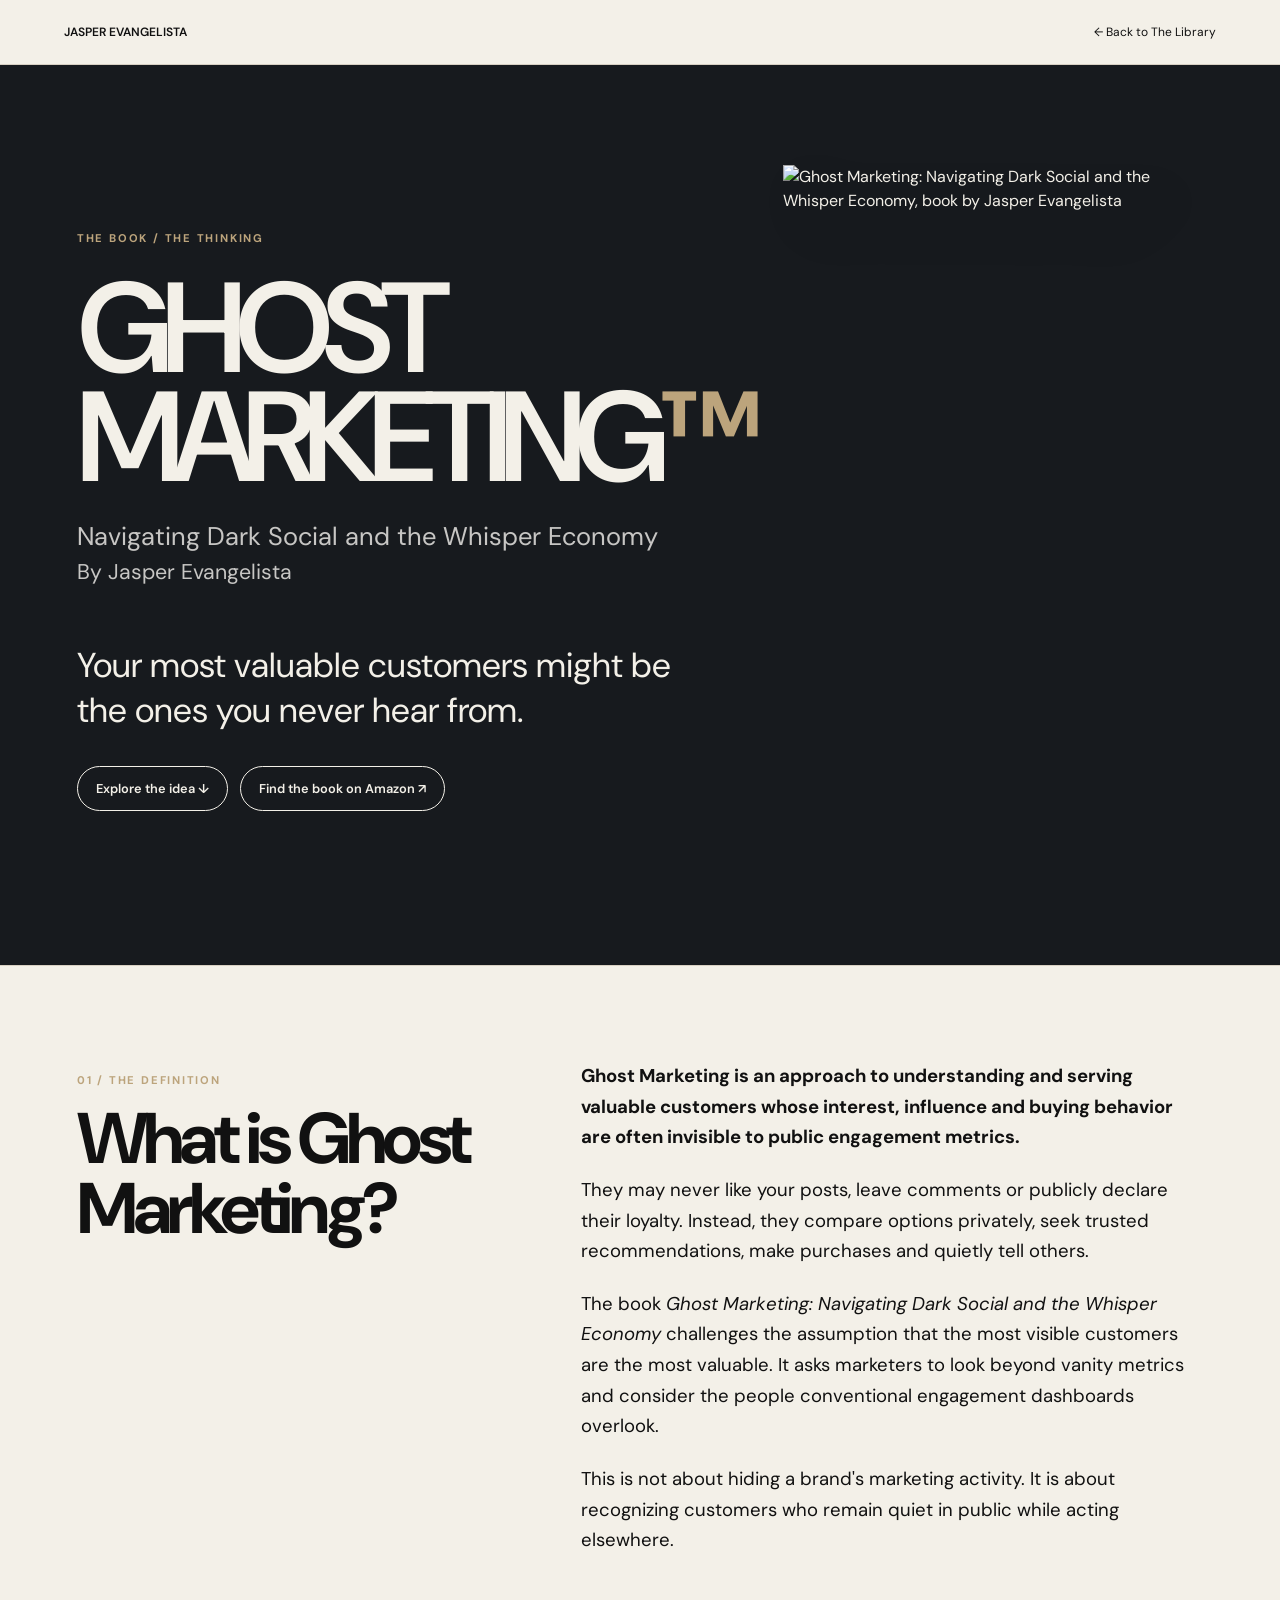
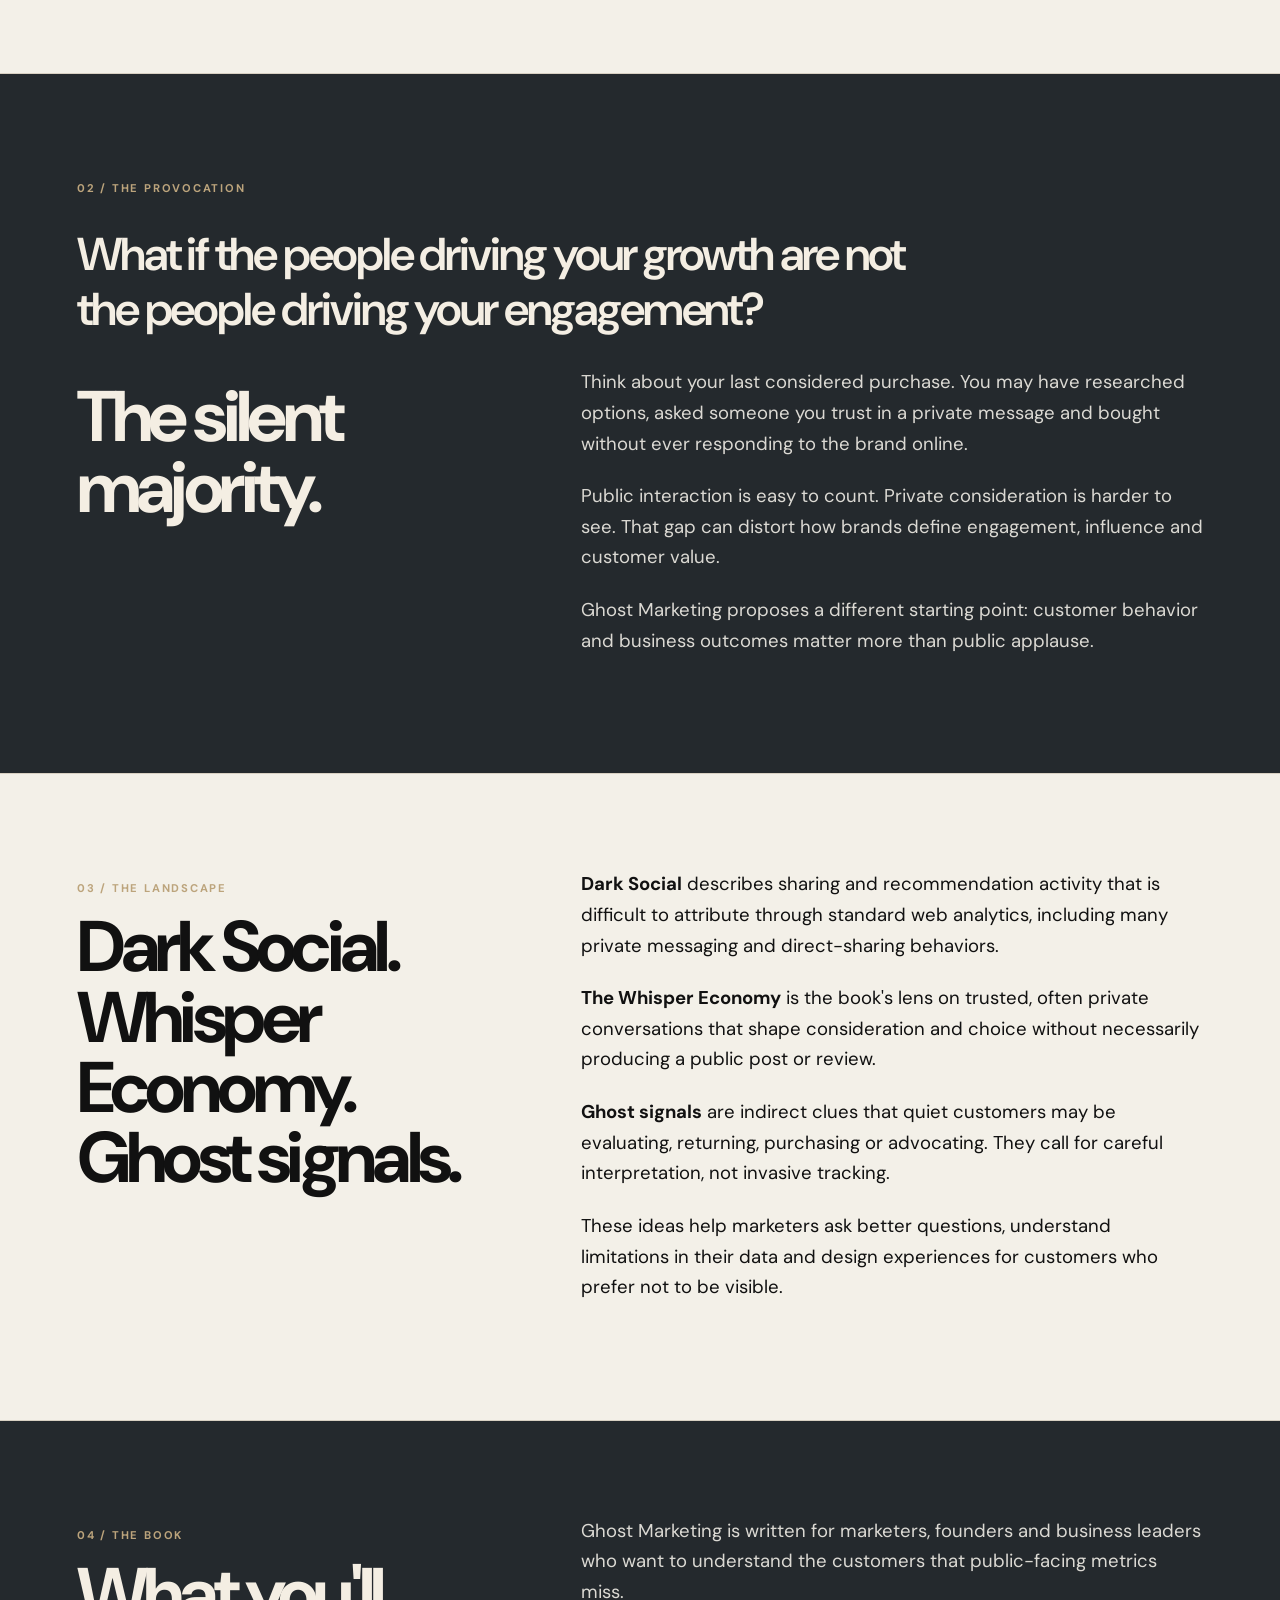
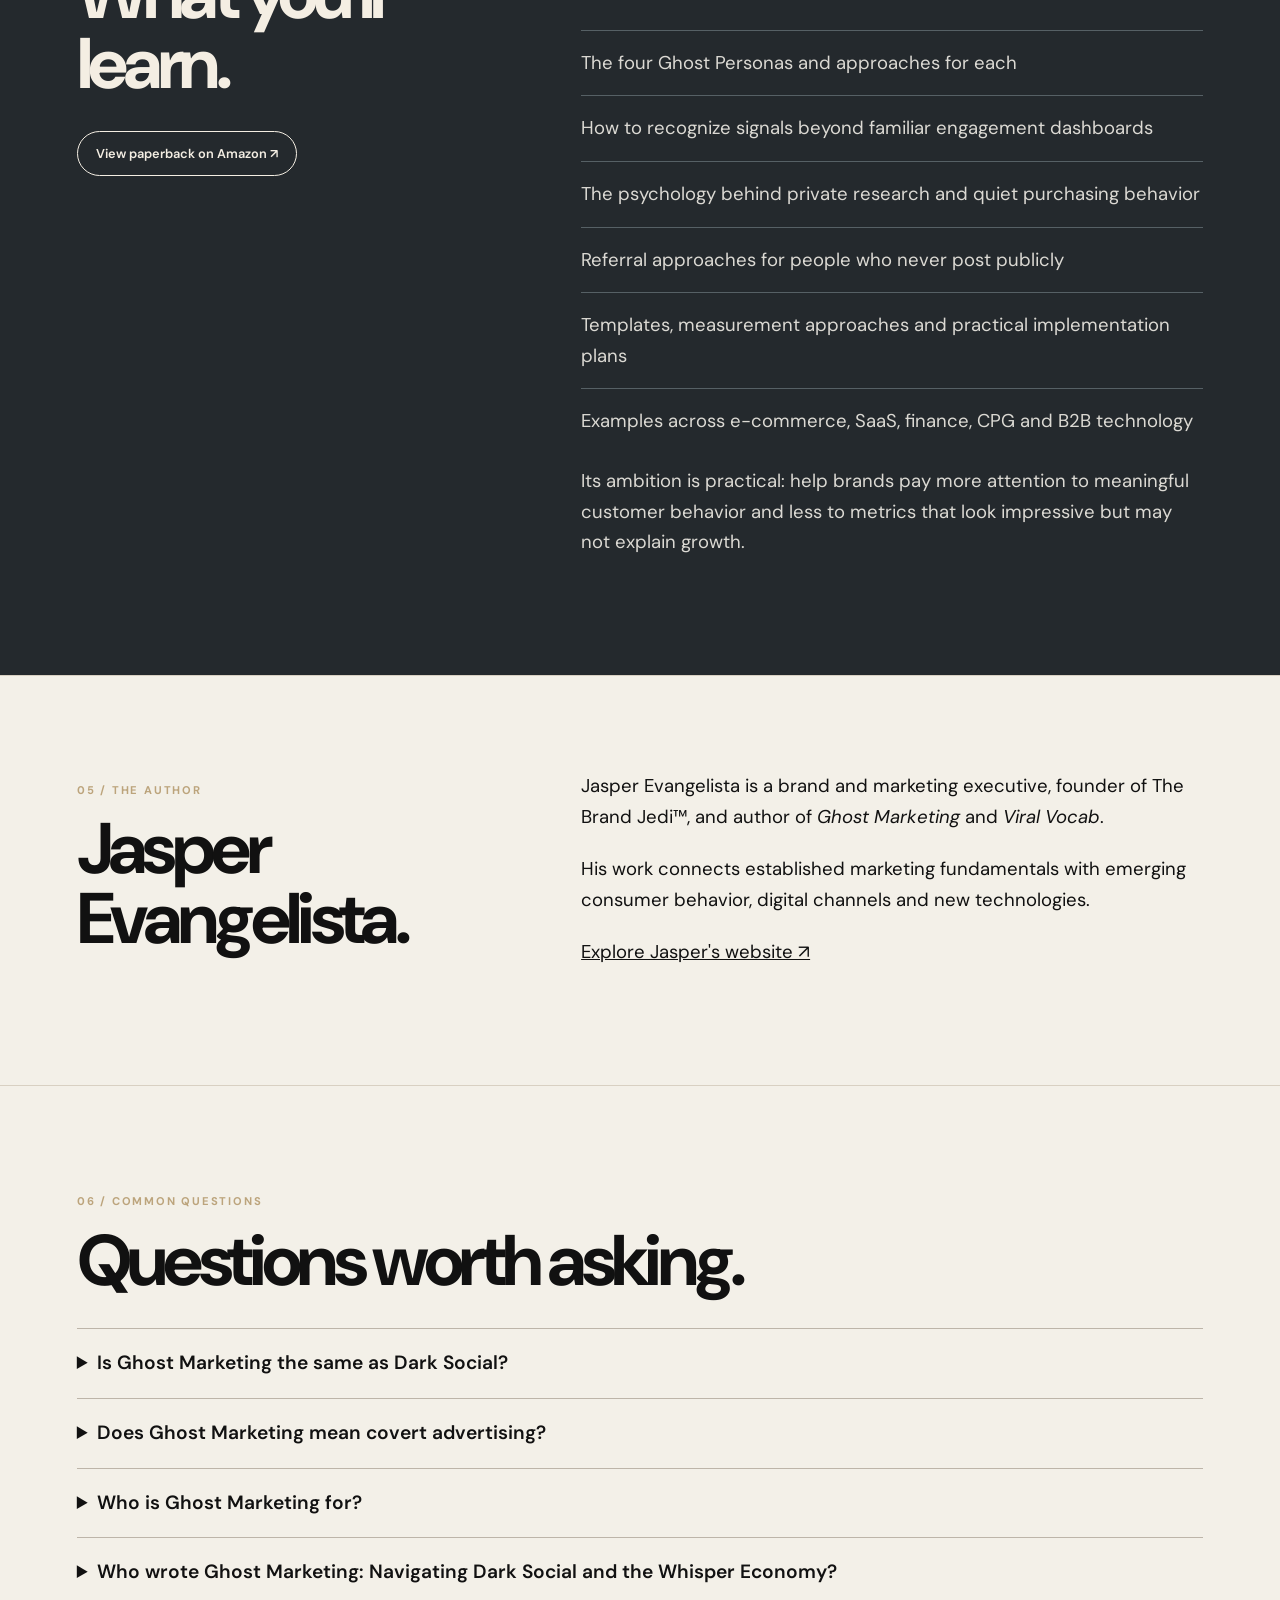
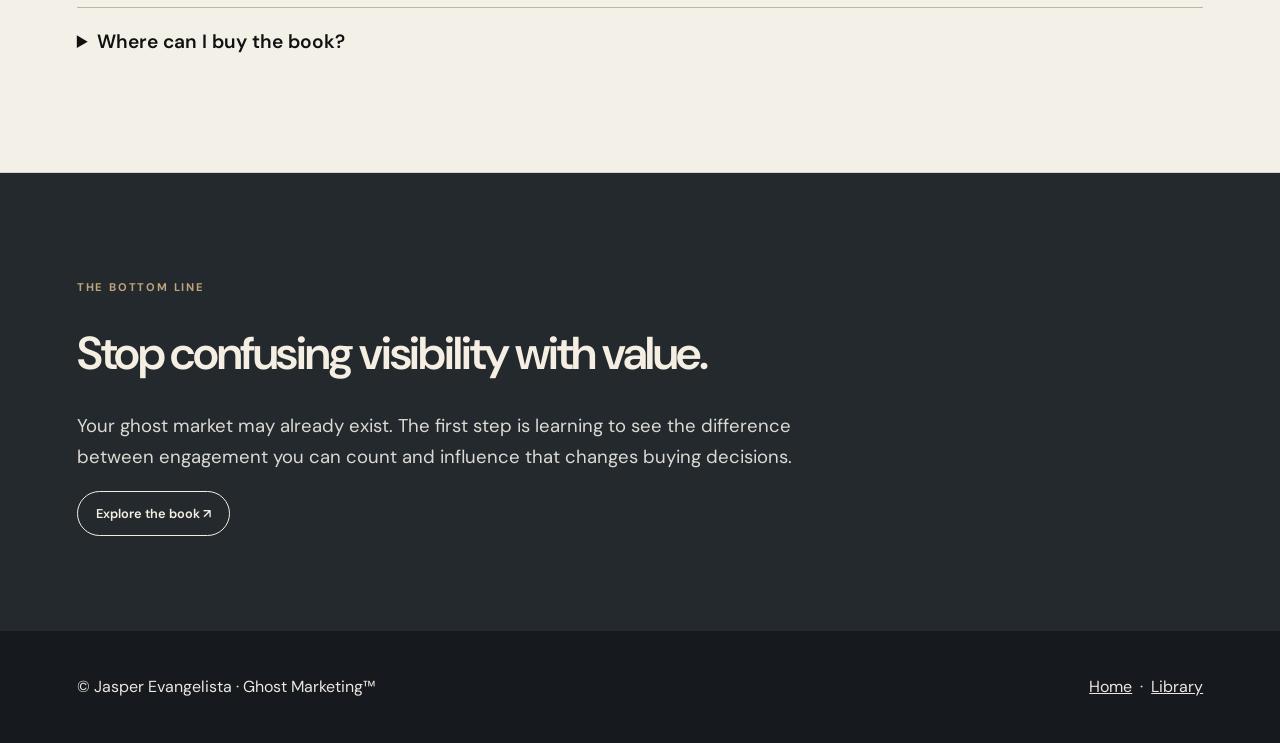
==== commit 66000c39: "Standardize Whisper Economy and add cover-led hero" ====
--- a/ghost-marketing/index.html
+++ b/ghost-marketing/index.html
@@ -4,15 +4,17 @@
 <meta charset="utf-8">
 <meta name="viewport" content="width=device-width,initial-scale=1">
 <title>Ghost Marketing: Book, Meaning &amp; Author | Jasper Evangelista</title>
-<meta name="description" content="What is Ghost Marketing? Explore Jasper Evangelista's book on silent customers, Dark Social, the Whisper Network and the marketing signals most brands miss.">
+<meta name="description" content="What is Ghost Marketing? Explore Jasper Evangelista's book on silent customers, Dark Social, the Whisper Economy and the marketing signals most brands miss.">
 <link rel="canonical" href="https://jasperevangelista.com/ghost-marketing/">
 <meta name="robots" content="index,follow,max-image-preview:large">
 <meta property="og:type" content="book">
-<meta property="og:title" content="Ghost Marketing: Navigating Dark Social and the Whisper Network">
+<meta property="og:title" content="Ghost Marketing: Navigating Dark Social and the Whisper Economy">
 <meta property="og:description" content="Your best customers may be your quietest. Explore the book and the idea behind Ghost Marketing by Jasper Evangelista.">
 <meta property="og:url" content="https://jasperevangelista.com/ghost-marketing/">
 <meta property="og:site_name" content="Jasper Evangelista">
-<meta name="twitter:card" content="summary">
+<meta name="twitter:card" content="summary_large_image">
+<meta property="og:image" content="https://jasperevangelista.com/ghost-marketing/ghost-cover.svg">
+<meta name="twitter:image" content="https://jasperevangelista.com/ghost-marketing/ghost-cover.svg">
 <link rel="stylesheet" href="../css/style.css?v=37">
 <style>
 :root{--gm-ink:#171a1e;--gm-muted:#65615b;--gm-gold:#bca47c;--gm-paper:#f3f0e8}html{scroll-padding-top:95px}
@@ -25,7 +27,7 @@
 .gm-hero h1{font-size:clamp(4.2rem,10vw,9rem);letter-spacing:-.085em;line-height:.85;margin:28px 0 27px;max-width:1000px;font-weight:600}
 .gm-hero .gm-sub{font-size:clamp(1.1rem,2vw,1.7rem);color:#c7c6c4;max-width:740px;line-height:1.35}
 .gm-hero .gm-hook{font-size:clamp(1.3rem,2.7vw,2.3rem);line-height:1.3;max-width:900px;margin:55px 0 0}
-.gm-actions{display:flex;flex-wrap:wrap;gap:12px;margin-top:32px}
+.gm-hero-layout{display:grid;grid-template-columns:minmax(0,1.1fr) minmax(260px,.72fr);gap:5vw;align-items:center}.gm-book{width:100%;max-width:455px;filter:drop-shadow(22px 25px 20px rgba(0,0,0,.2))}.gm-actions{display:flex;flex-wrap:wrap;gap:12px;margin-top:32px}
 .gm-btn{display:inline-block;text-decoration:none;border:1px solid currentColor;border-radius:99px;padding:12px 18px;font-size:.8rem;font-weight:600}
 .gm-btn:hover{background:#e9e0d0;color:#171a1e}
 .gm-section{padding:95px clamp(22px,6vw,90px);border-top:1px solid #d8d0c2}
@@ -41,15 +43,15 @@
 .gm-small{font-size:.85rem;color:var(--gm-muted);line-height:1.7}
 .gm-footer{background:#16191d;color:#ebe7e0;padding:44px clamp(22px,6vw,90px);display:flex;flex-wrap:wrap;gap:16px;justify-content:space-between}
 .gm-footer a{color:inherit}
-@media(max-width:740px){.gm-grid{grid-template-columns:1fr}.gm-hero{min-height:unset;padding-top:85px;padding-bottom:95px}.gm-section{padding-top:65px;padding-bottom:65px}.gm-nav{flex-wrap:wrap}}
+@media(max-width:740px){.gm-hero-layout{grid-template-columns:1fr}.gm-book{max-width:300px;margin:25px auto 0;display:block}.gm-grid{grid-template-columns:1fr}.gm-hero{min-height:unset;padding-top:85px;padding-bottom:95px}.gm-section{padding-top:65px;padding-bottom:65px}.gm-nav{flex-wrap:wrap}}
 </style>
 <script type="application/ld+json">
 {
  "@context":"https://schema.org",
  "@graph":[
- {"@type":"Person","@id":"https://jasperevangelista.com/#jasper","name":"Jasper Evangelista","url":"https://jasperevangelista.com/","sameAs":["https://www.amazon.com/stores/author/B0G49KFW36"]},
- {"@type":"Book","@id":"https://jasperevangelista.com/ghost-marketing/#book","name":"Ghost Marketing: Navigating Dark Social and the Whisper Network","author":{"@id":"https://jasperevangelista.com/#jasper"},"url":"https://www.amazon.com/Ghost-Marketing-Navigating-Whisper-Network/dp/B0G49KFW36","inLanguage":"en"},
- {"@type":"WebPage","@id":"https://jasperevangelista.com/ghost-marketing/#webpage","url":"https://jasperevangelista.com/ghost-marketing/","name":"Ghost Marketing: Book, Meaning & Author | Jasper Evangelista","description":"Learn about Ghost Marketing, the book by Jasper Evangelista exploring silent customers, Dark Social and the Whisper Network.","mainEntity":{"@id":"https://jasperevangelista.com/ghost-marketing/#book"},"about":{"@id":"https://jasperevangelista.com/ghost-marketing/#book"}},
+ {"@type":"Person","@id":"https://jasperevangelista.com/#jasper","name":"Jasper Evangelista","url":"https://jasperevangelista.com/"},
+ {"@type":"Book","@id":"https://jasperevangelista.com/ghost-marketing/#book","name":"Ghost Marketing: Navigating Dark Social and the Whisper Economy","author":{"@id":"https://jasperevangelista.com/#jasper"},"url":"https://www.amazon.com/Ghost-Marketing-Navigating-Whisper-Network/dp/B0G49KFW36","inLanguage":"en"},
+ {"@type":"WebPage","@id":"https://jasperevangelista.com/ghost-marketing/#webpage","url":"https://jasperevangelista.com/ghost-marketing/","name":"Ghost Marketing: Book, Meaning & Author | Jasper Evangelista","description":"Learn about Ghost Marketing, the book by Jasper Evangelista exploring silent customers, Dark Social and the Whisper Economy.","mainEntity":{"@id":"https://jasperevangelista.com/ghost-marketing/#book"},"about":{"@id":"https://jasperevangelista.com/ghost-marketing/#book"}},
  {"@type":"BreadcrumbList","itemListElement":[{"@type":"ListItem","position":1,"name":"Home","item":"https://jasperevangelista.com/"},{"@type":"ListItem","position":2,"name":"Ghost Marketing","item":"https://jasperevangelista.com/ghost-marketing/"}]}
  ]
 }
@@ -58,22 +60,22 @@
 <body>
 <header class="gm-nav"><a href="../">JASPER EVANGELISTA</a><a class="gm-back" href="../#library">← Back to The Library</a></header>
 <main>
-<section class="gm-hero"><div class="gm-wrap">
+<section class="gm-hero"><div class="gm-wrap gm-hero-layout"><div>
 <p class="gm-eyebrow">The Book / The Thinking</p>
 <h1>GHOST<br>MARKETING<span style="color:#bca47c">™</span></h1>
-<p class="gm-sub">Navigating Dark Social and the Whisper Network<br><small>By Jasper Evangelista</small></p>
+<p class="gm-sub">Navigating Dark Social and the Whisper Economy<br><small>By Jasper Evangelista</small></p>
 <p class="gm-hook">Your most valuable customers might be the ones you never hear from.</p>
 <div class="gm-actions"><a class="gm-btn" href="#what-is-ghost-marketing">Explore the idea ↓</a><a class="gm-btn" href="https://www.amazon.com/Ghost-Marketing-Navigating-Whisper-Network/dp/B0G49KFW36" target="_blank" rel="noopener noreferrer">Find the book on Amazon ↗</a></div>
-</div></section>
+</div><img class="gm-book" src="ghost-cover.svg" width="470" height="700" alt="Ghost Marketing: Navigating Dark Social and the Whisper Economy, book by Jasper Evangelista"></div></section>
 <section class="gm-section" id="what-is-ghost-marketing"><div class="gm-wrap gm-grid">
 <div><p class="gm-eyebrow">01 / The Definition</p><h2>What is Ghost Marketing?</h2></div>
 <div class="gm-copy"><p><strong>Ghost Marketing is an approach to understanding and serving valuable customers whose interest, influence and buying behavior are often invisible to public engagement metrics.</strong></p>
 <p>They may never like your posts, leave comments or publicly declare their loyalty. Instead, they compare options privately, seek trusted recommendations, make purchases and quietly tell others.</p>
-<p>The book <em>Ghost Marketing: Navigating Dark Social and the Whisper Network</em> challenges the assumption that the most visible customers are the most valuable. It asks marketers to look beyond vanity metrics and consider the people conventional engagement dashboards overlook.</p>
+<p>The book <em>Ghost Marketing: Navigating Dark Social and the Whisper Economy</em> challenges the assumption that the most visible customers are the most valuable. It asks marketers to look beyond vanity metrics and consider the people conventional engagement dashboards overlook.</p>
 <p>This is not about hiding a brand's marketing activity. It is about recognizing customers who remain quiet in public while acting elsewhere.</p></div></div></section>
 <section class="gm-section gm-dark"><div class="gm-wrap"><p class="gm-eyebrow">02 / The Provocation</p><p class="gm-quote">What if the people driving your growth are not the people driving your engagement?</p><div class="gm-grid"><div><h2>The silent majority.</h2></div><div class="gm-copy"><p>Think about your last considered purchase. You may have researched options, asked someone you trust in a private message and bought without ever responding to the brand online.</p><p>Public interaction is easy to count. Private consideration is harder to see. That gap can distort how brands define engagement, influence and customer value.</p><p>Ghost Marketing proposes a different starting point: customer behavior and business outcomes matter more than public applause.</p></div></div></div></section>
-<section class="gm-section"><div class="gm-wrap gm-grid"><div><p class="gm-eyebrow">03 / The Landscape</p><h2>Dark Social. Whisper Network. Ghost signals.</h2></div>
-<div class="gm-copy"><p><strong>Dark Social</strong> describes sharing and recommendation activity that is difficult to attribute through standard web analytics, including many private messaging and direct-sharing behaviors.</p><p><strong>The Whisper Network</strong> is the book's lens on trusted, often private conversations that shape consideration and choice without necessarily producing a public post or review.</p><p><strong>Ghost signals</strong> are indirect clues that quiet customers may be evaluating, returning, purchasing or advocating. They call for careful interpretation, not invasive tracking.</p><p>These ideas help marketers ask better questions, understand limitations in their data and design experiences for customers who prefer not to be visible.</p></div></div></section>
+<section class="gm-section"><div class="gm-wrap gm-grid"><div><p class="gm-eyebrow">03 / The Landscape</p><h2>Dark Social. Whisper Economy. Ghost signals.</h2></div>
+<div class="gm-copy"><p><strong>Dark Social</strong> describes sharing and recommendation activity that is difficult to attribute through standard web analytics, including many private messaging and direct-sharing behaviors.</p><p><strong>The Whisper Economy</strong> is the book's lens on trusted, often private conversations that shape consideration and choice without necessarily producing a public post or review.</p><p><strong>Ghost signals</strong> are indirect clues that quiet customers may be evaluating, returning, purchasing or advocating. They call for careful interpretation, not invasive tracking.</p><p>These ideas help marketers ask better questions, understand limitations in their data and design experiences for customers who prefer not to be visible.</p></div></div></section>
 <section class="gm-section gm-dark" id="book"><div class="gm-wrap gm-grid"><div><p class="gm-eyebrow">04 / The Book</p><h2>What you'll learn.</h2><a class="gm-btn" href="https://www.amazon.com/Ghost-Marketing-Navigating-Whisper-Network/dp/B0G49KFW36" target="_blank" rel="noopener noreferrer">View paperback on Amazon ↗</a></div>
 <div class="gm-copy"><p>Ghost Marketing is written for marketers, founders and business leaders who want to understand the customers that public-facing metrics miss.</p>
 <ul class="gm-list"><li>The four Ghost Personas and approaches for each</li><li>How to recognize signals beyond familiar engagement dashboards</li><li>The psychology behind private research and quiet purchasing behavior</li><li>Referral approaches for people who never post publicly</li><li>Templates, measurement approaches and practical implementation plans</li><li>Examples across e-commerce, SaaS, finance, CPG and B2B technology</li></ul>
@@ -83,7 +85,7 @@
 <details><summary>Is Ghost Marketing the same as Dark Social?</summary><p>No. Dark Social describes channels and sharing behavior that standard analytics often cannot fully attribute. Ghost Marketing is the book's broader customer-centered approach to understanding quieter forms of consideration, purchasing and recommendation.</p></details>
 <details><summary>Does Ghost Marketing mean covert advertising?</summary><p>Not in the sense used in this book. Here, 'ghost' refers to customers who are largely invisible in public engagement data, not to concealed sponsorships or deceptive marketing.</p></details>
 <details><summary>Who is Ghost Marketing for?</summary><p>Marketers, founders and business leaders who want to move beyond vanity metrics and better understand the customers who research, purchase and advocate without public engagement.</p></details>
-<details><summary>Who wrote Ghost Marketing: Navigating Dark Social and the Whisper Network?</summary><p>Jasper Evangelista, brand and marketing executive and founder of The Brand Jedi™.</p></details>
+<details><summary>Who wrote Ghost Marketing: Navigating Dark Social and the Whisper Economy?</summary><p>Jasper Evangelista, brand and marketing executive and founder of The Brand Jedi™.</p></details>
 <details><summary>Where can I buy the book?</summary><p>You can find the <a href="https://www.amazon.com/Ghost-Marketing-Navigating-Whisper-Network/dp/B0G49KFW36" target="_blank" rel="noopener noreferrer">paperback on Amazon</a>.</p></details>
 </div></section>
 <section class="gm-section gm-dark"><div class="gm-wrap"><p class="gm-eyebrow">The bottom line</p><p class="gm-quote">Stop confusing visibility with value.</p><p class="gm-copy">Your ghost market may already exist. The first step is learning to see the difference between engagement you can count and influence that changes buying decisions.</p><a class="gm-btn" href="https://www.amazon.com/Ghost-Marketing-Navigating-Whisper-Network/dp/B0G49KFW36" target="_blank" rel="noopener noreferrer">Explore the book ↗</a></div></section>
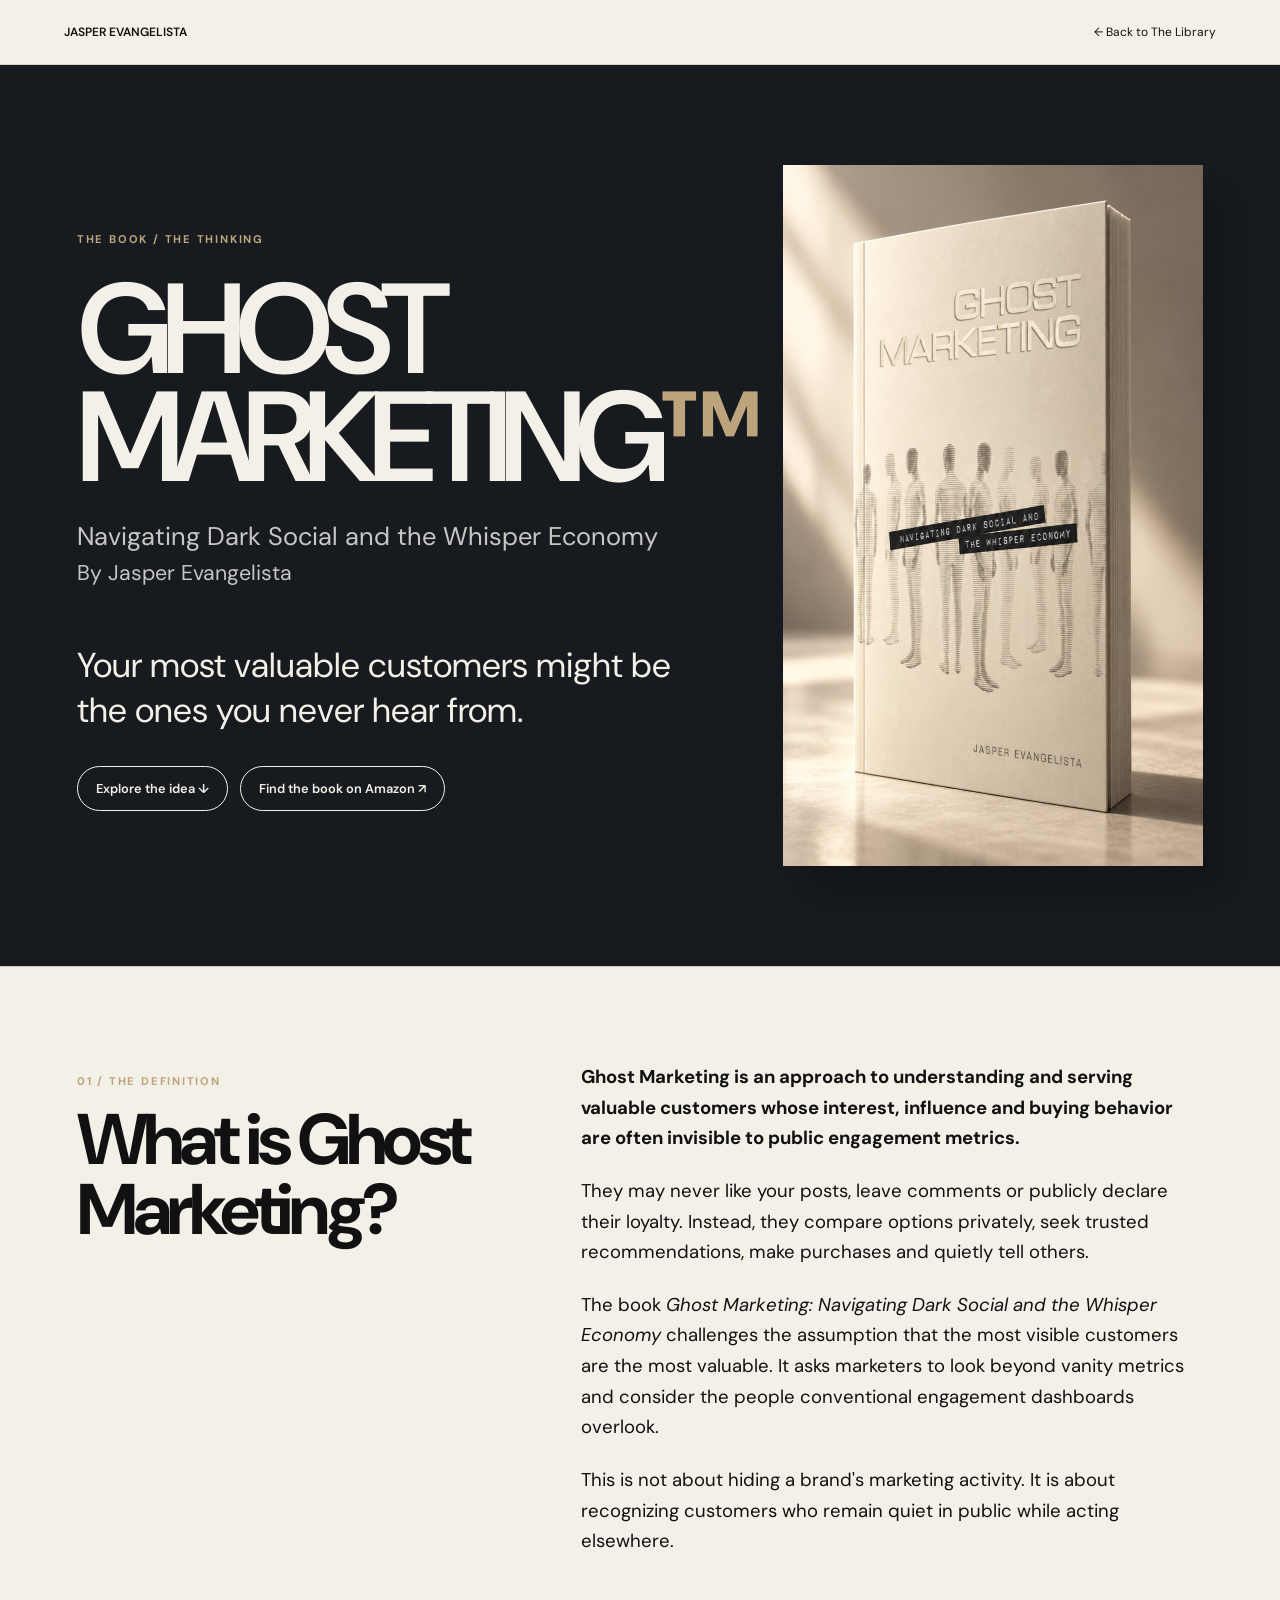
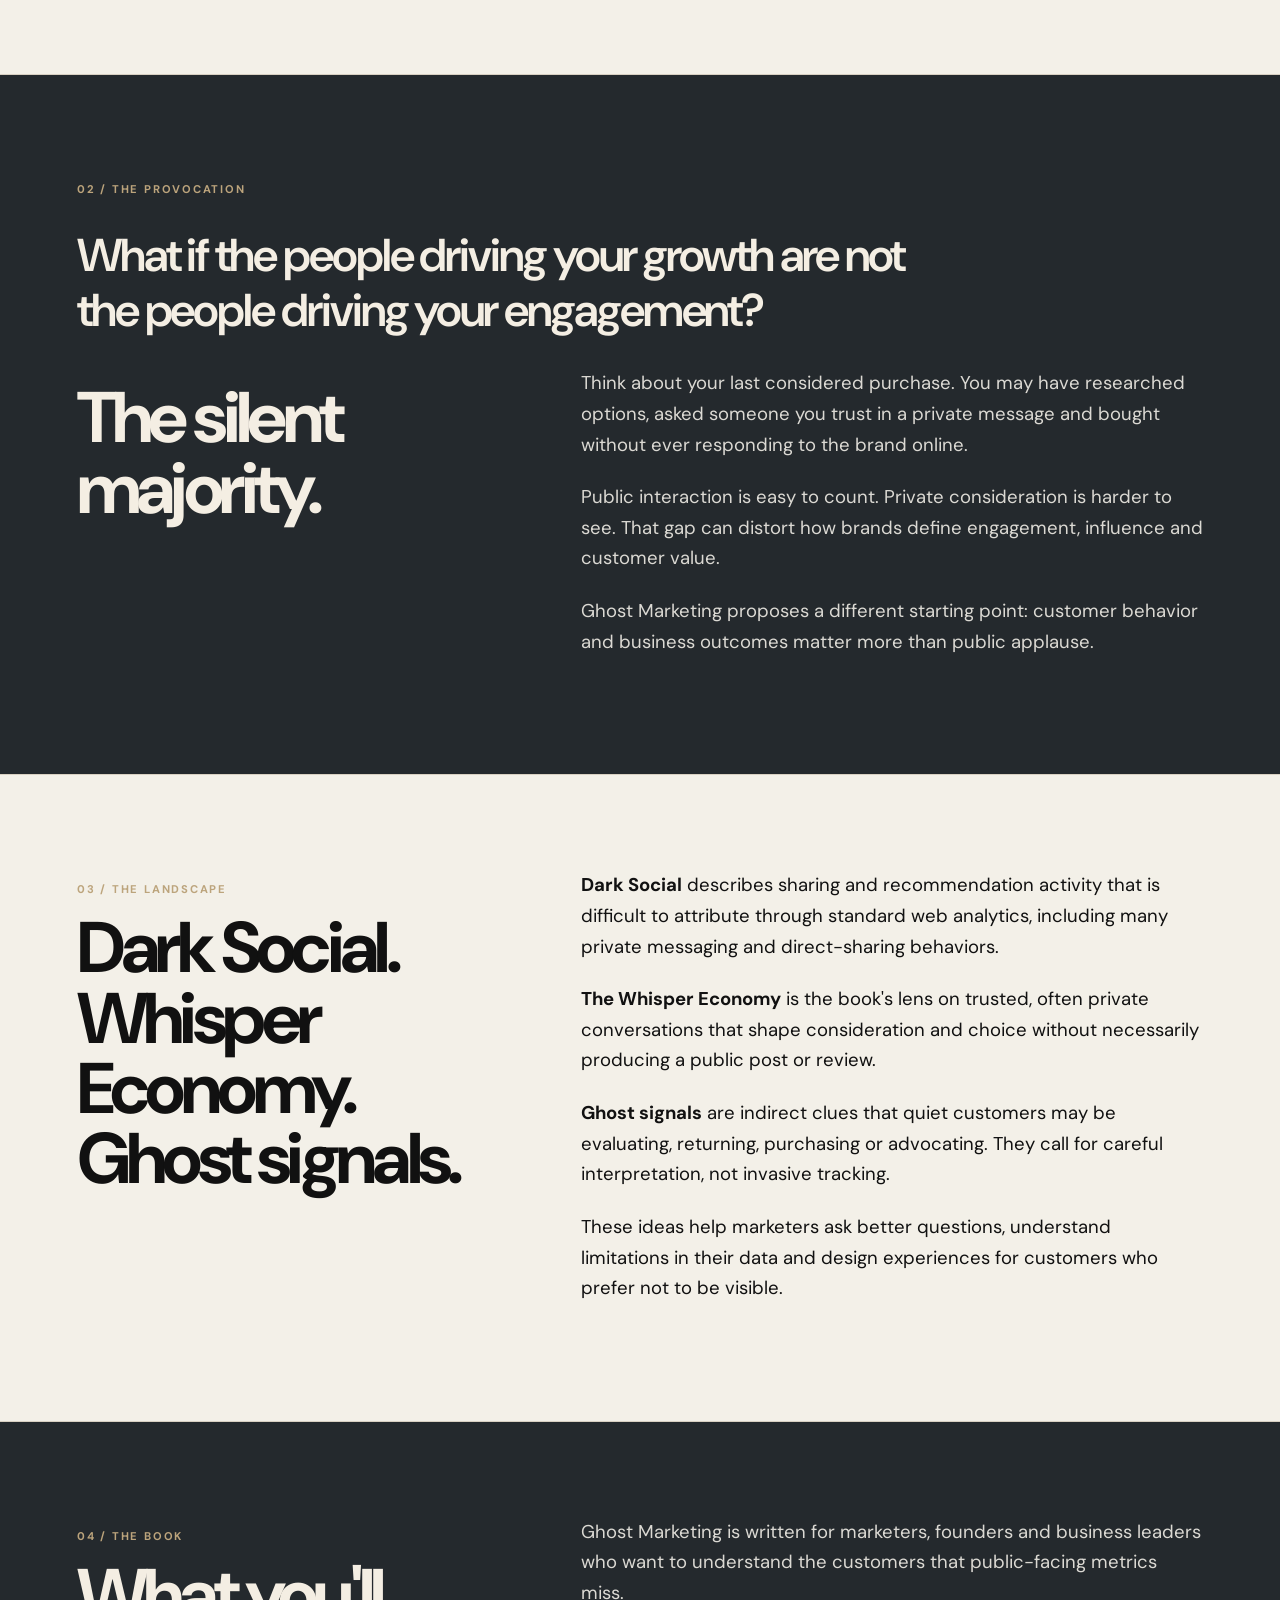
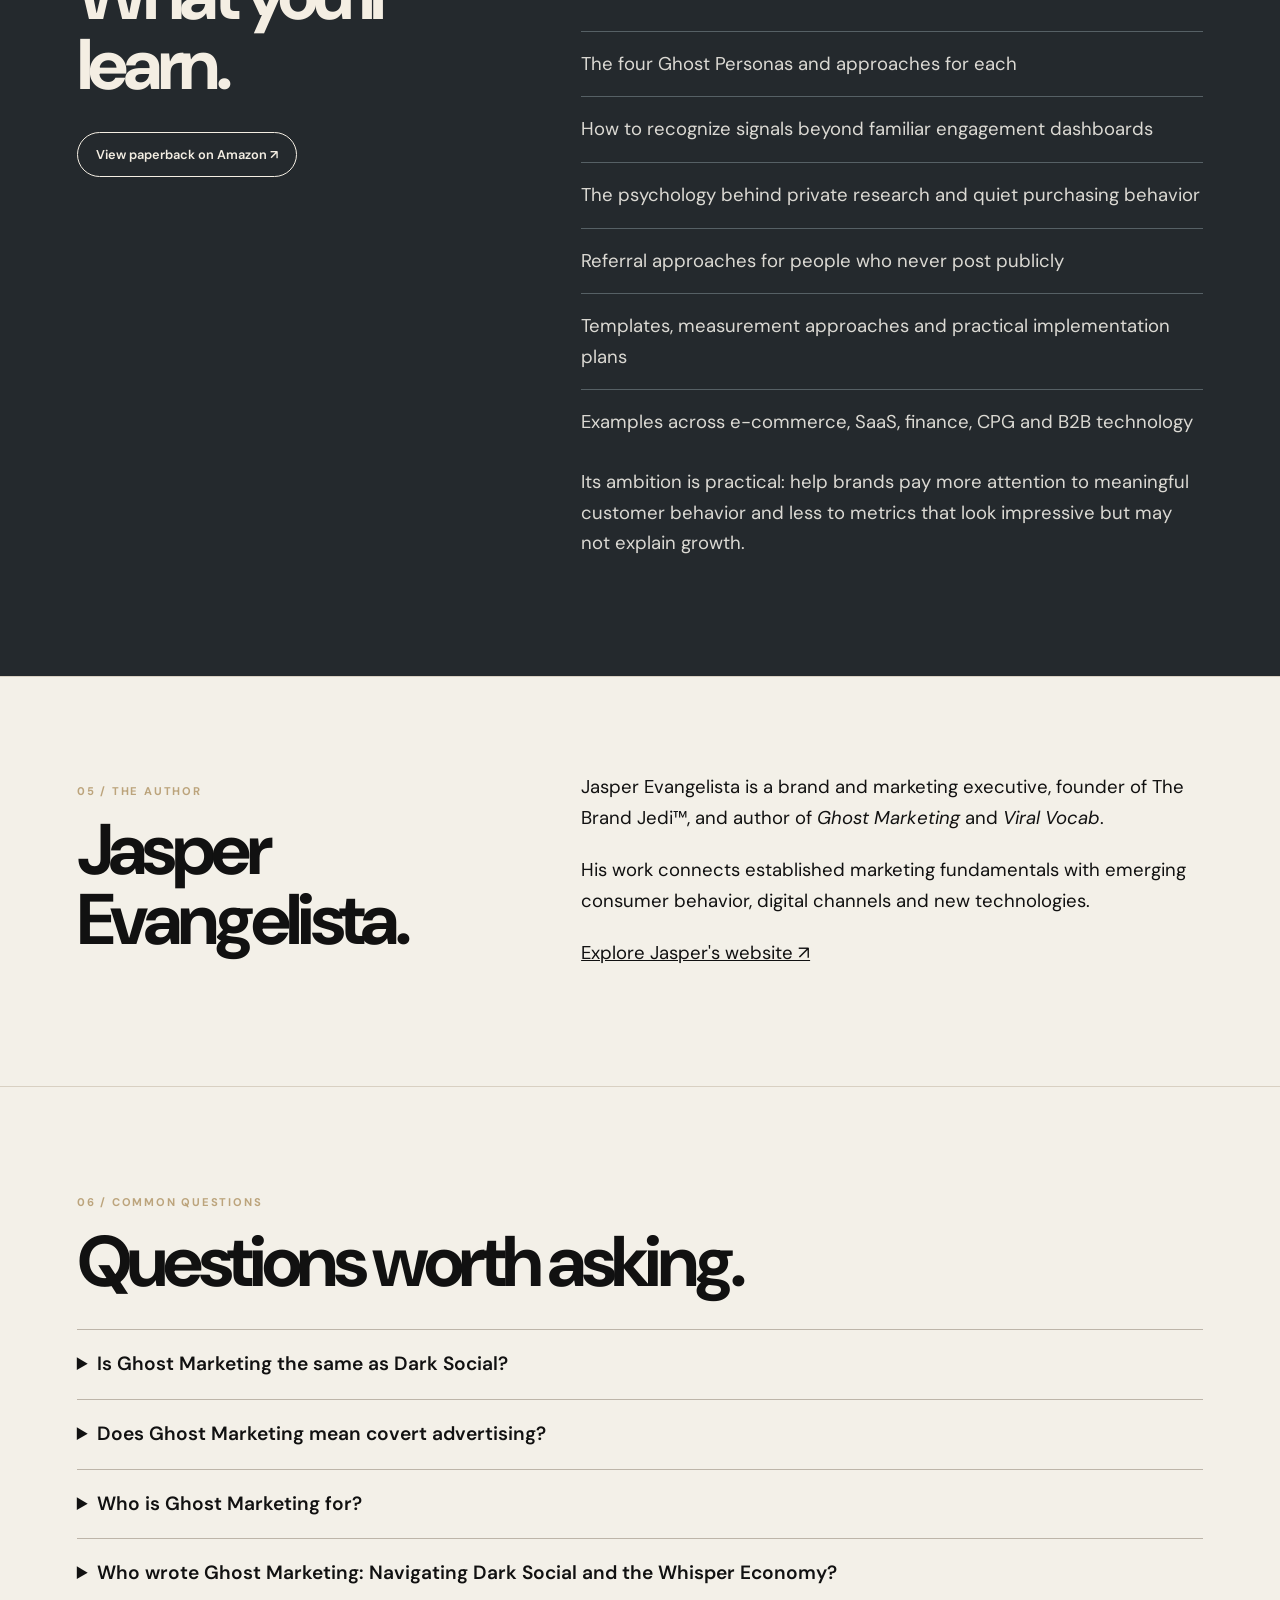
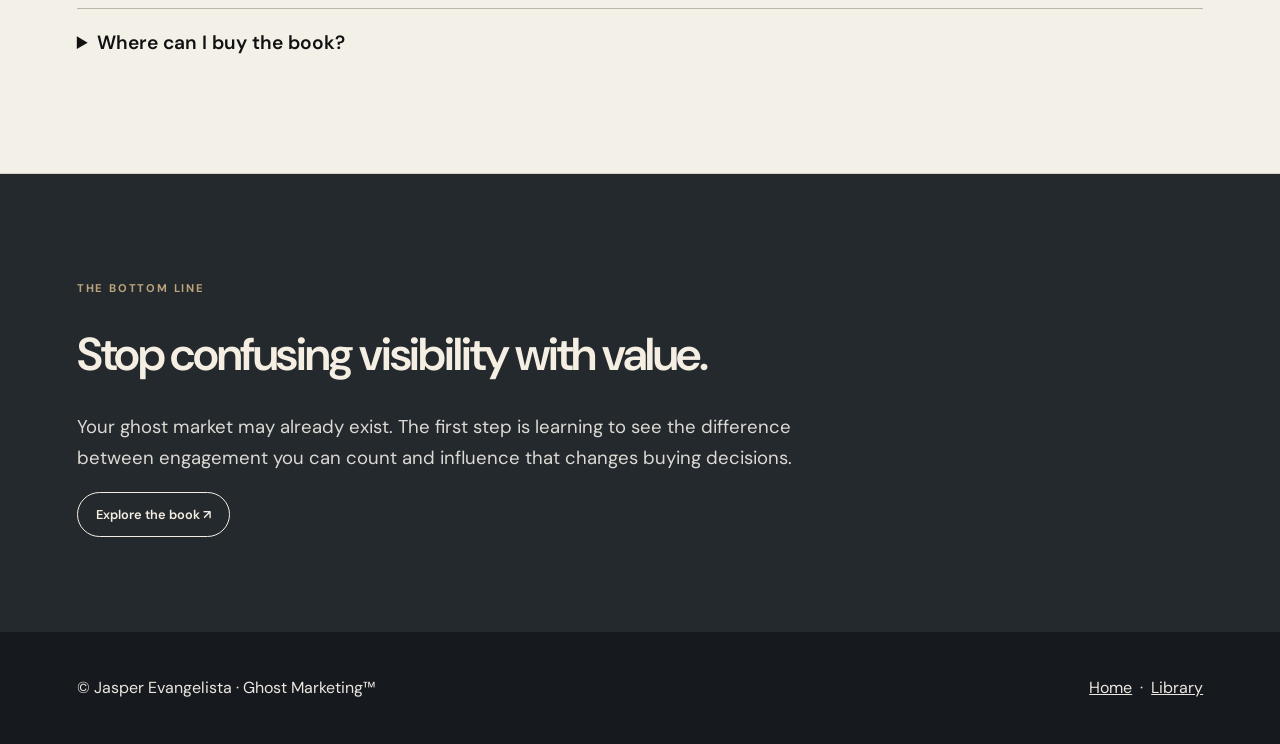
==== commit a8b1b141: "Show approved matte Ghost Marketing cover in page and social previews" ====
--- a/ghost-marketing/index.html
+++ b/ghost-marketing/index.html
@@ -13,8 +13,8 @@
 <meta property="og:url" content="https://jasperevangelista.com/ghost-marketing/">
 <meta property="og:site_name" content="Jasper Evangelista">
 <meta name="twitter:card" content="summary_large_image">
-<meta property="og:image" content="https://jasperevangelista.com/ghost-marketing/ghost-cover.svg">
-<meta name="twitter:image" content="https://jasperevangelista.com/ghost-marketing/ghost-cover.svg">
+<meta property="og:image" content="https://jasperevangelista.com/ghost-marketing/ghost_marketing_matte_dramatic%20(1).jpg">
+<meta name="twitter:image" content="https://jasperevangelista.com/ghost-marketing/ghost_marketing_matte_dramatic%20(1).jpg">
 <link rel="stylesheet" href="../css/style.css?v=37">
 <style>
 :root{--gm-ink:#171a1e;--gm-muted:#65615b;--gm-gold:#bca47c;--gm-paper:#f3f0e8}html{scroll-padding-top:95px}
@@ -66,7 +66,7 @@
 <p class="gm-sub">Navigating Dark Social and the Whisper Economy<br><small>By Jasper Evangelista</small></p>
 <p class="gm-hook">Your most valuable customers might be the ones you never hear from.</p>
 <div class="gm-actions"><a class="gm-btn" href="#what-is-ghost-marketing">Explore the idea ↓</a><a class="gm-btn" href="https://www.amazon.com/Ghost-Marketing-Navigating-Whisper-Network/dp/B0G49KFW36" target="_blank" rel="noopener noreferrer">Find the book on Amazon ↗</a></div>
-</div><img class="gm-book" src="ghost-cover.svg" width="470" height="700" alt="Ghost Marketing: Navigating Dark Social and the Whisper Economy, book by Jasper Evangelista"></div></section>
+</div><img class="gm-book" src="ghost_marketing_matte_dramatic%20(1).jpg" width="561" height="701" loading="eager" fetchpriority="high" alt="Ghost Marketing: Navigating Dark Social and the Whisper Economy, book by Jasper Evangelista"></div></section>
 <section class="gm-section" id="what-is-ghost-marketing"><div class="gm-wrap gm-grid">
 <div><p class="gm-eyebrow">01 / The Definition</p><h2>What is Ghost Marketing?</h2></div>
 <div class="gm-copy"><p><strong>Ghost Marketing is an approach to understanding and serving valuable customers whose interest, influence and buying behavior are often invisible to public engagement metrics.</strong></p>
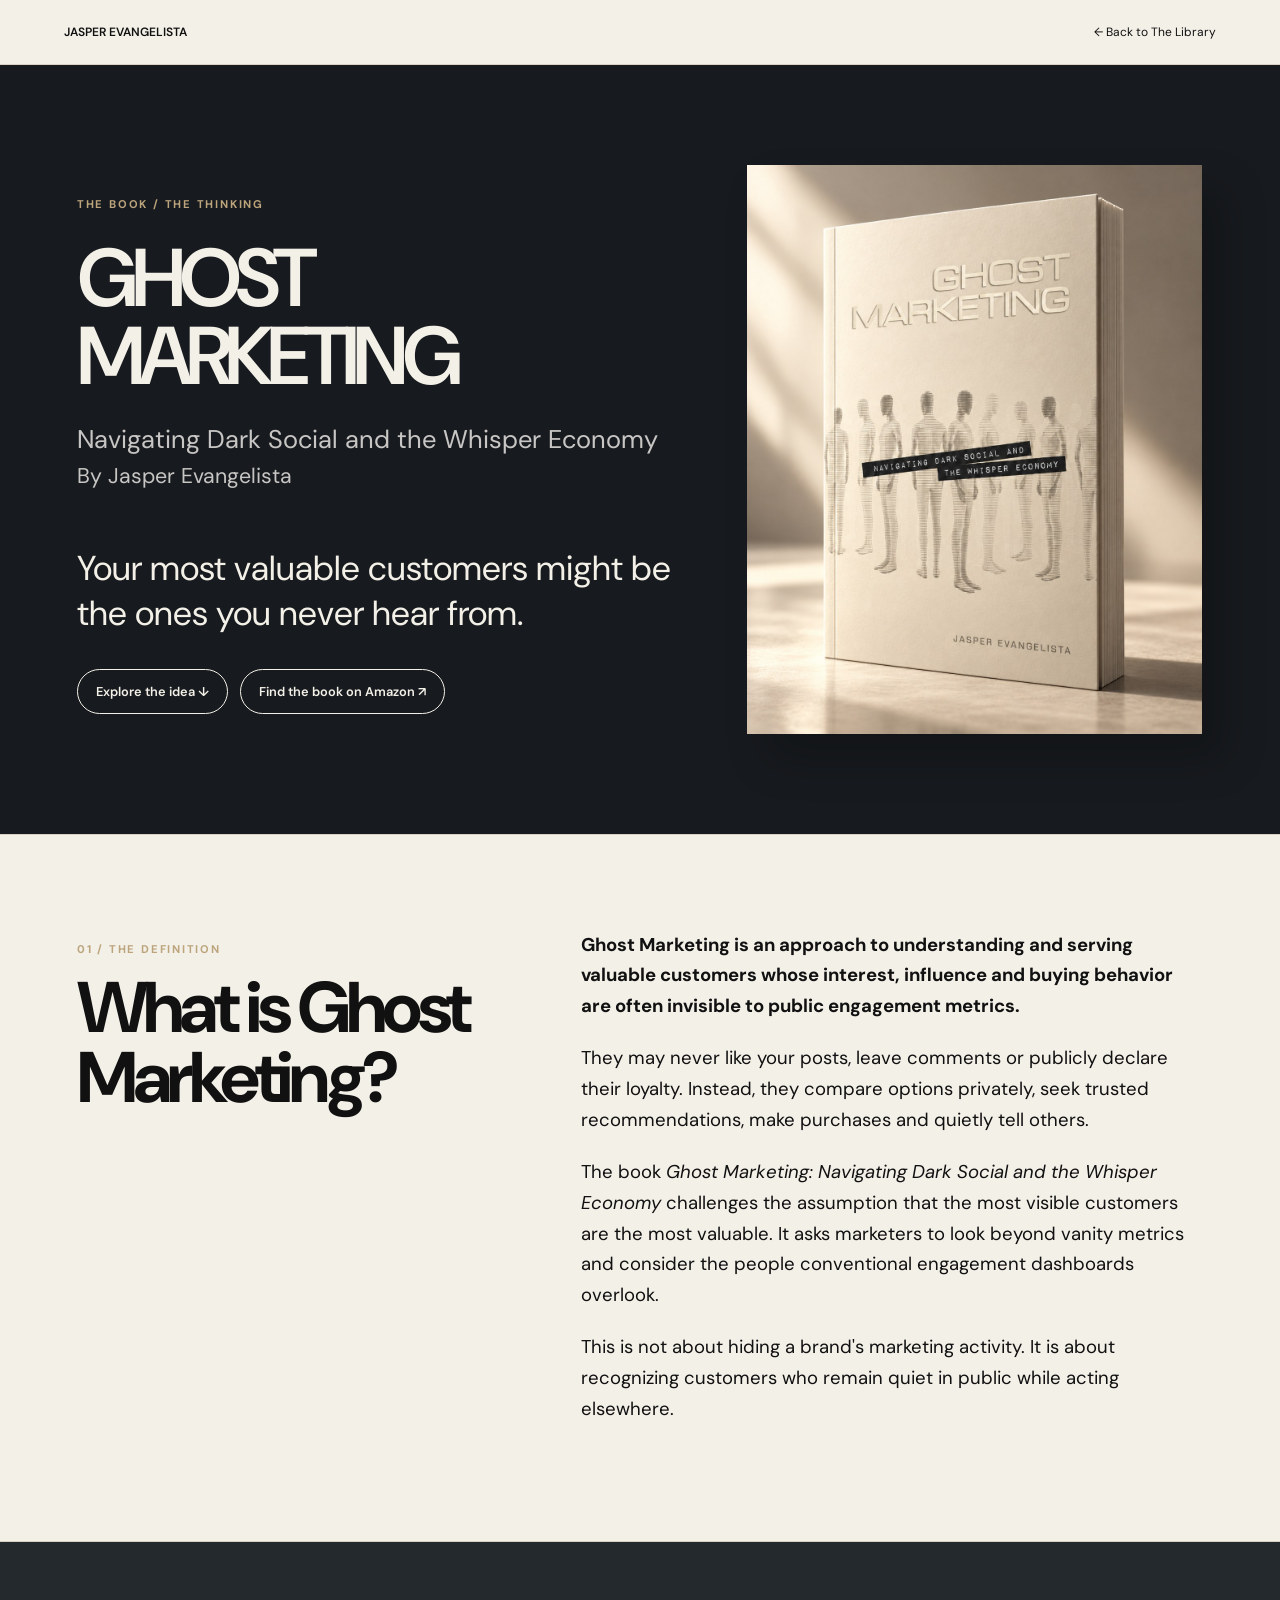
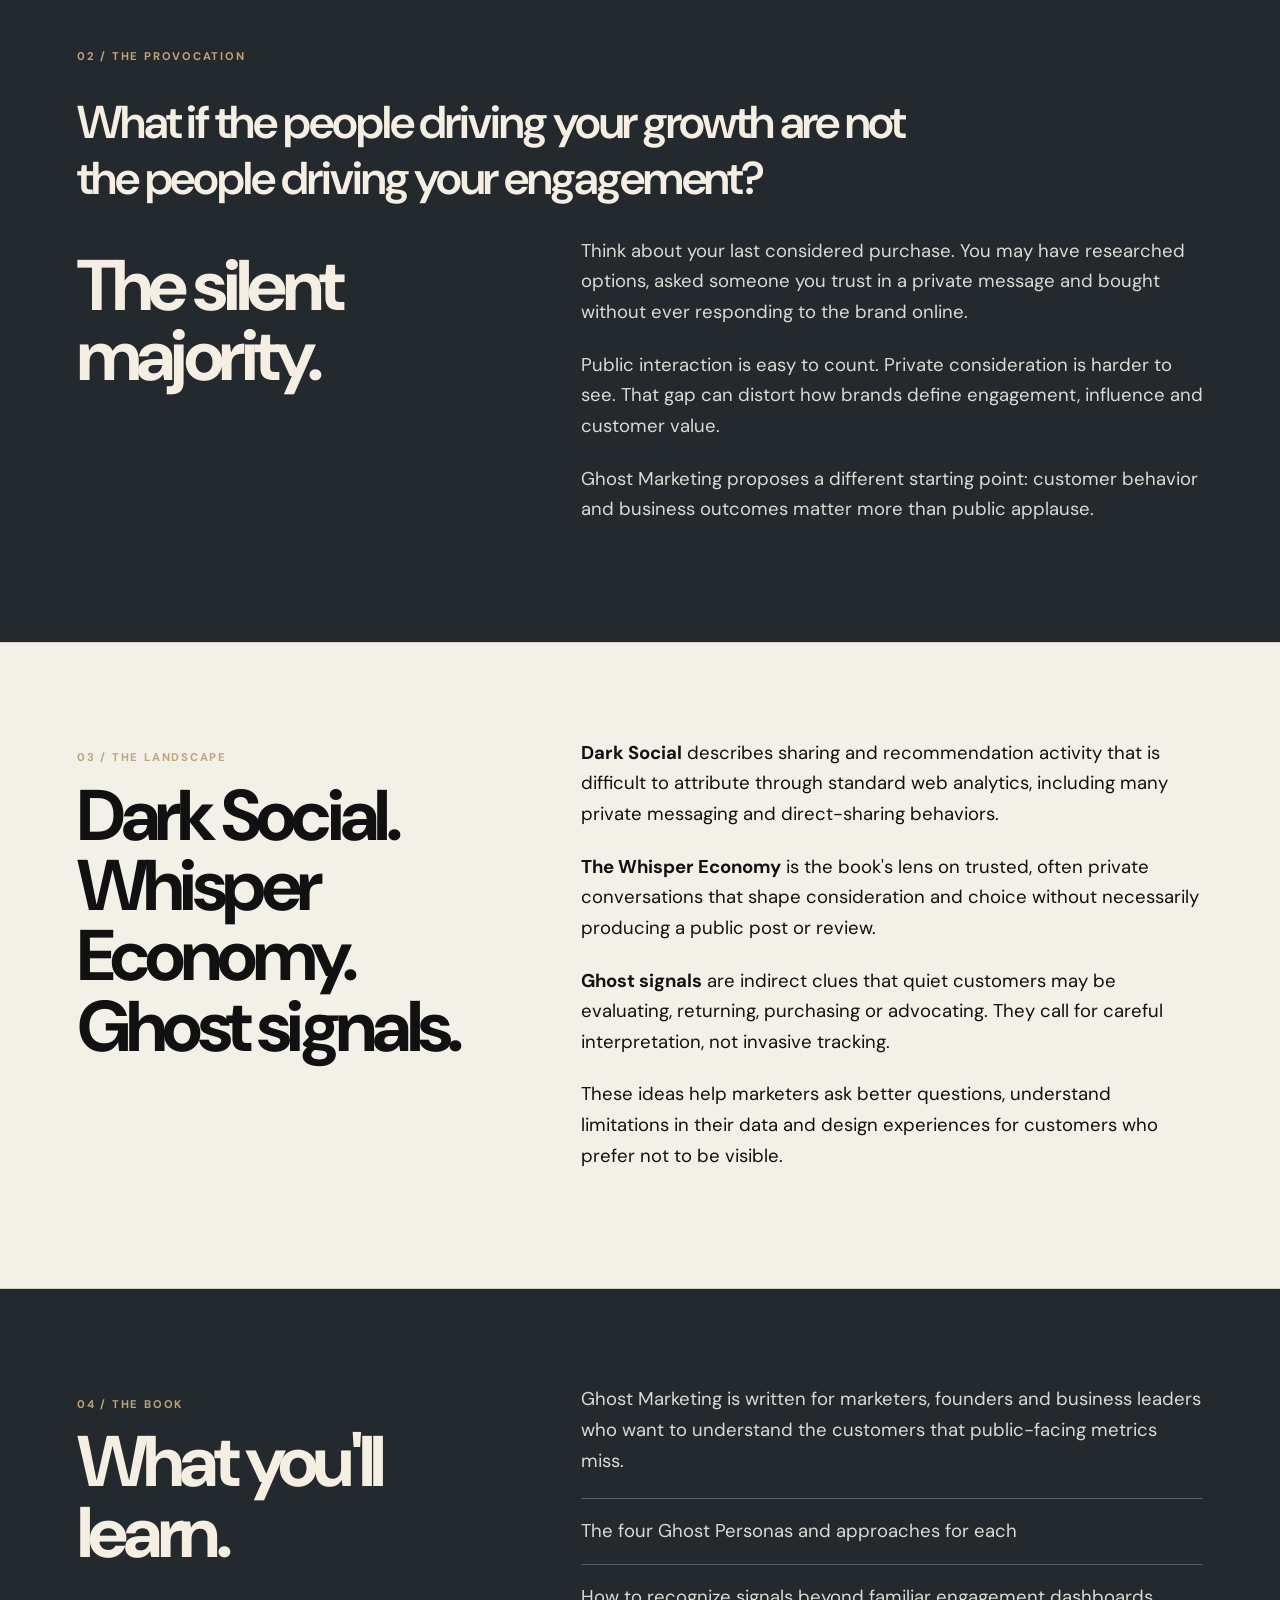
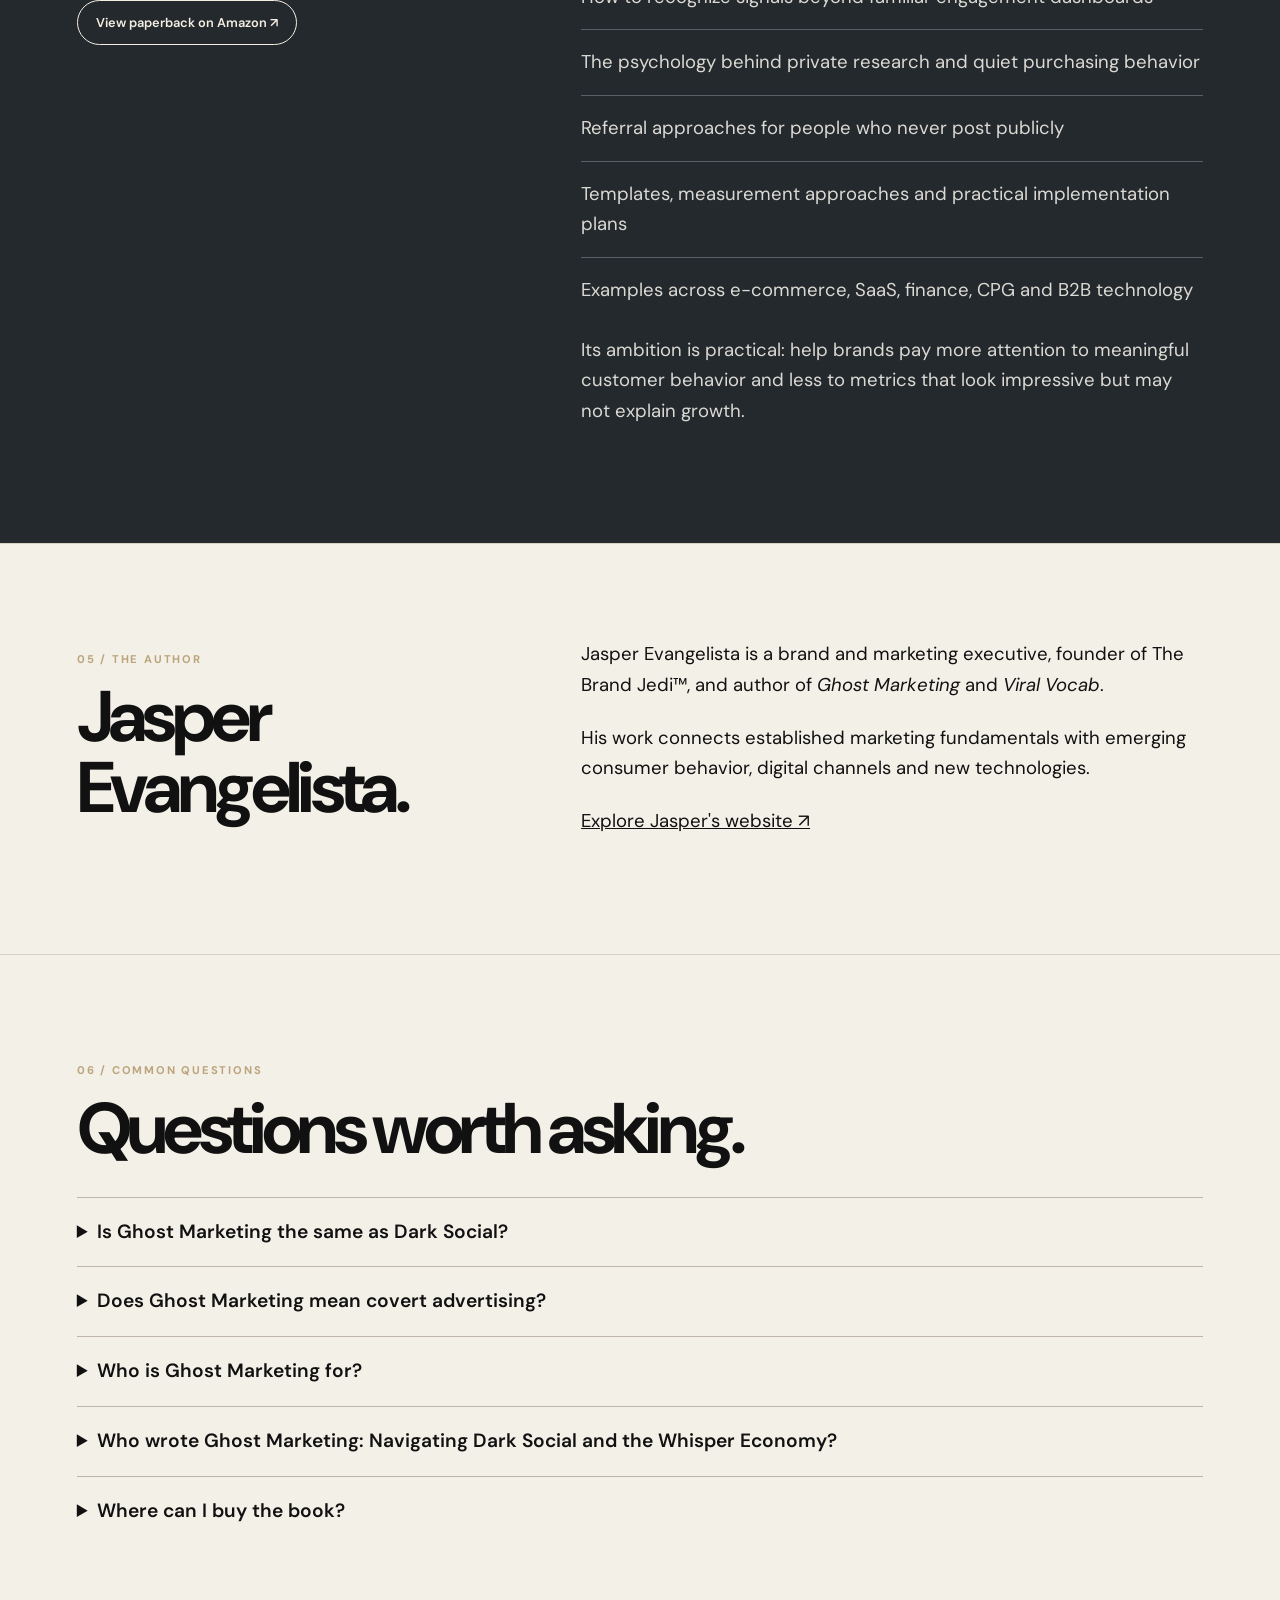
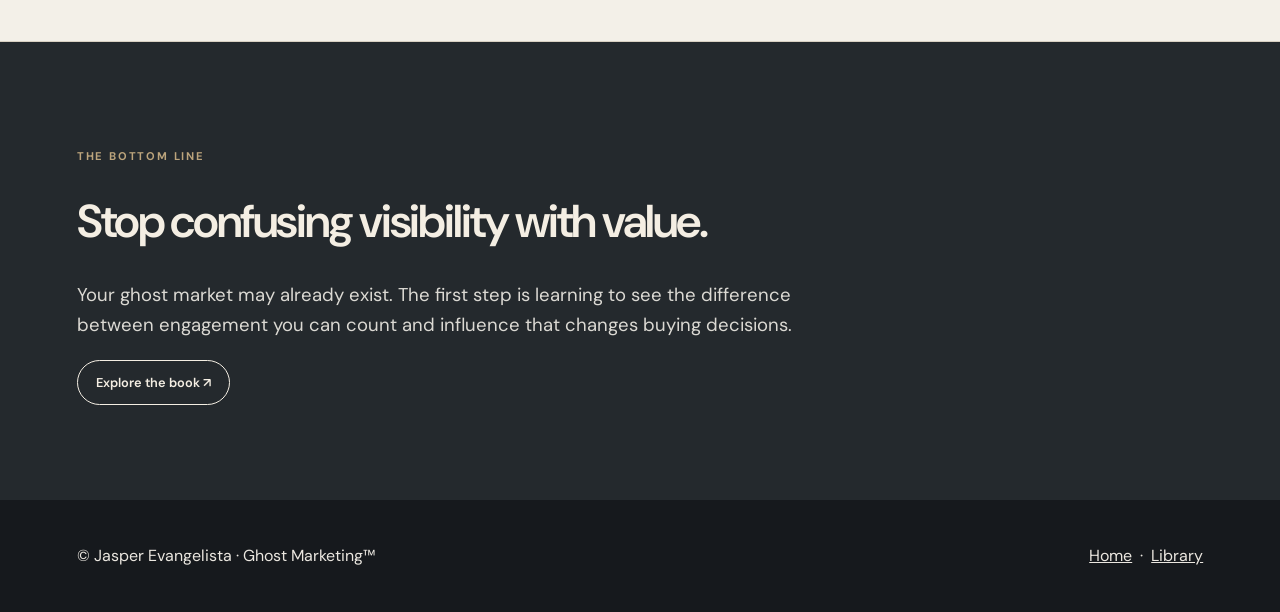
==== commit cfdfe3a8: "Fix Ghost Marketing hero aspect ratio and remove oversized trademark" ====
--- a/ghost-marketing/index.html
+++ b/ghost-marketing/index.html
@@ -24,10 +24,10 @@
 .gm-hero{background:var(--gm-ink);color:#f3f0e8;min-height:680px;display:flex;align-items:center;padding:100px clamp(22px,6vw,90px)}
 .gm-wrap{width:100%;max-width:1160px;margin:auto}
 .gm-eyebrow{font-size:.7rem;letter-spacing:.16em;text-transform:uppercase;color:var(--gm-gold);font-weight:700}
-.gm-hero h1{font-size:clamp(4.2rem,10vw,9rem);letter-spacing:-.085em;line-height:.85;margin:28px 0 27px;max-width:1000px;font-weight:600}
+.gm-hero h1{font-size:clamp(3.1rem,6.4vw,6.6rem);letter-spacing:-.075em;line-height:.95;margin:28px 0 27px;max-width:100%;font-weight:600;overflow-wrap:normal}
 .gm-hero .gm-sub{font-size:clamp(1.1rem,2vw,1.7rem);color:#c7c6c4;max-width:740px;line-height:1.35}
 .gm-hero .gm-hook{font-size:clamp(1.3rem,2.7vw,2.3rem);line-height:1.3;max-width:900px;margin:55px 0 0}
-.gm-hero-layout{display:grid;grid-template-columns:minmax(0,1.1fr) minmax(260px,.72fr);gap:5vw;align-items:center}.gm-book{width:100%;max-width:455px;filter:drop-shadow(22px 25px 20px rgba(0,0,0,.2))}.gm-actions{display:flex;flex-wrap:wrap;gap:12px;margin-top:32px}
+.gm-hero-layout{display:grid;grid-template-columns:minmax(0,1.15fr) minmax(260px,.85fr);gap:clamp(28px,4vw,70px);align-items:center}.gm-hero-layout>div{min-width:0}.gm-book{display:block;width:100%;height:auto;aspect-ratio:1122/1402;object-fit:contain;max-width:455px;justify-self:center;filter:drop-shadow(22px 25px 20px rgba(0,0,0,.2))}.gm-actions{display:flex;flex-wrap:wrap;gap:12px;margin-top:32px}
 .gm-btn{display:inline-block;text-decoration:none;border:1px solid currentColor;border-radius:99px;padding:12px 18px;font-size:.8rem;font-weight:600}
 .gm-btn:hover{background:#e9e0d0;color:#171a1e}
 .gm-section{padding:95px clamp(22px,6vw,90px);border-top:1px solid #d8d0c2}
@@ -43,6 +43,7 @@
 .gm-small{font-size:.85rem;color:var(--gm-muted);line-height:1.7}
 .gm-footer{background:#16191d;color:#ebe7e0;padding:44px clamp(22px,6vw,90px);display:flex;flex-wrap:wrap;gap:16px;justify-content:space-between}
 .gm-footer a{color:inherit}
+@media(min-width:741px) and (max-width:1100px){.gm-hero h1{font-size:clamp(2.8rem,5.8vw,4.8rem)}}
 @media(max-width:740px){.gm-hero-layout{grid-template-columns:1fr}.gm-book{max-width:300px;margin:25px auto 0;display:block}.gm-grid{grid-template-columns:1fr}.gm-hero{min-height:unset;padding-top:85px;padding-bottom:95px}.gm-section{padding-top:65px;padding-bottom:65px}.gm-nav{flex-wrap:wrap}}
 </style>
 <script type="application/ld+json">
@@ -62,7 +63,7 @@
 <main>
 <section class="gm-hero"><div class="gm-wrap gm-hero-layout"><div>
 <p class="gm-eyebrow">The Book / The Thinking</p>
-<h1>GHOST<br>MARKETING<span style="color:#bca47c">™</span></h1>
+<h1>GHOST<br>MARKETING</h1>
 <p class="gm-sub">Navigating Dark Social and the Whisper Economy<br><small>By Jasper Evangelista</small></p>
 <p class="gm-hook">Your most valuable customers might be the ones you never hear from.</p>
 <div class="gm-actions"><a class="gm-btn" href="#what-is-ghost-marketing">Explore the idea ↓</a><a class="gm-btn" href="https://www.amazon.com/Ghost-Marketing-Navigating-Whisper-Network/dp/B0G49KFW36" target="_blank" rel="noopener noreferrer">Find the book on Amazon ↗</a></div>
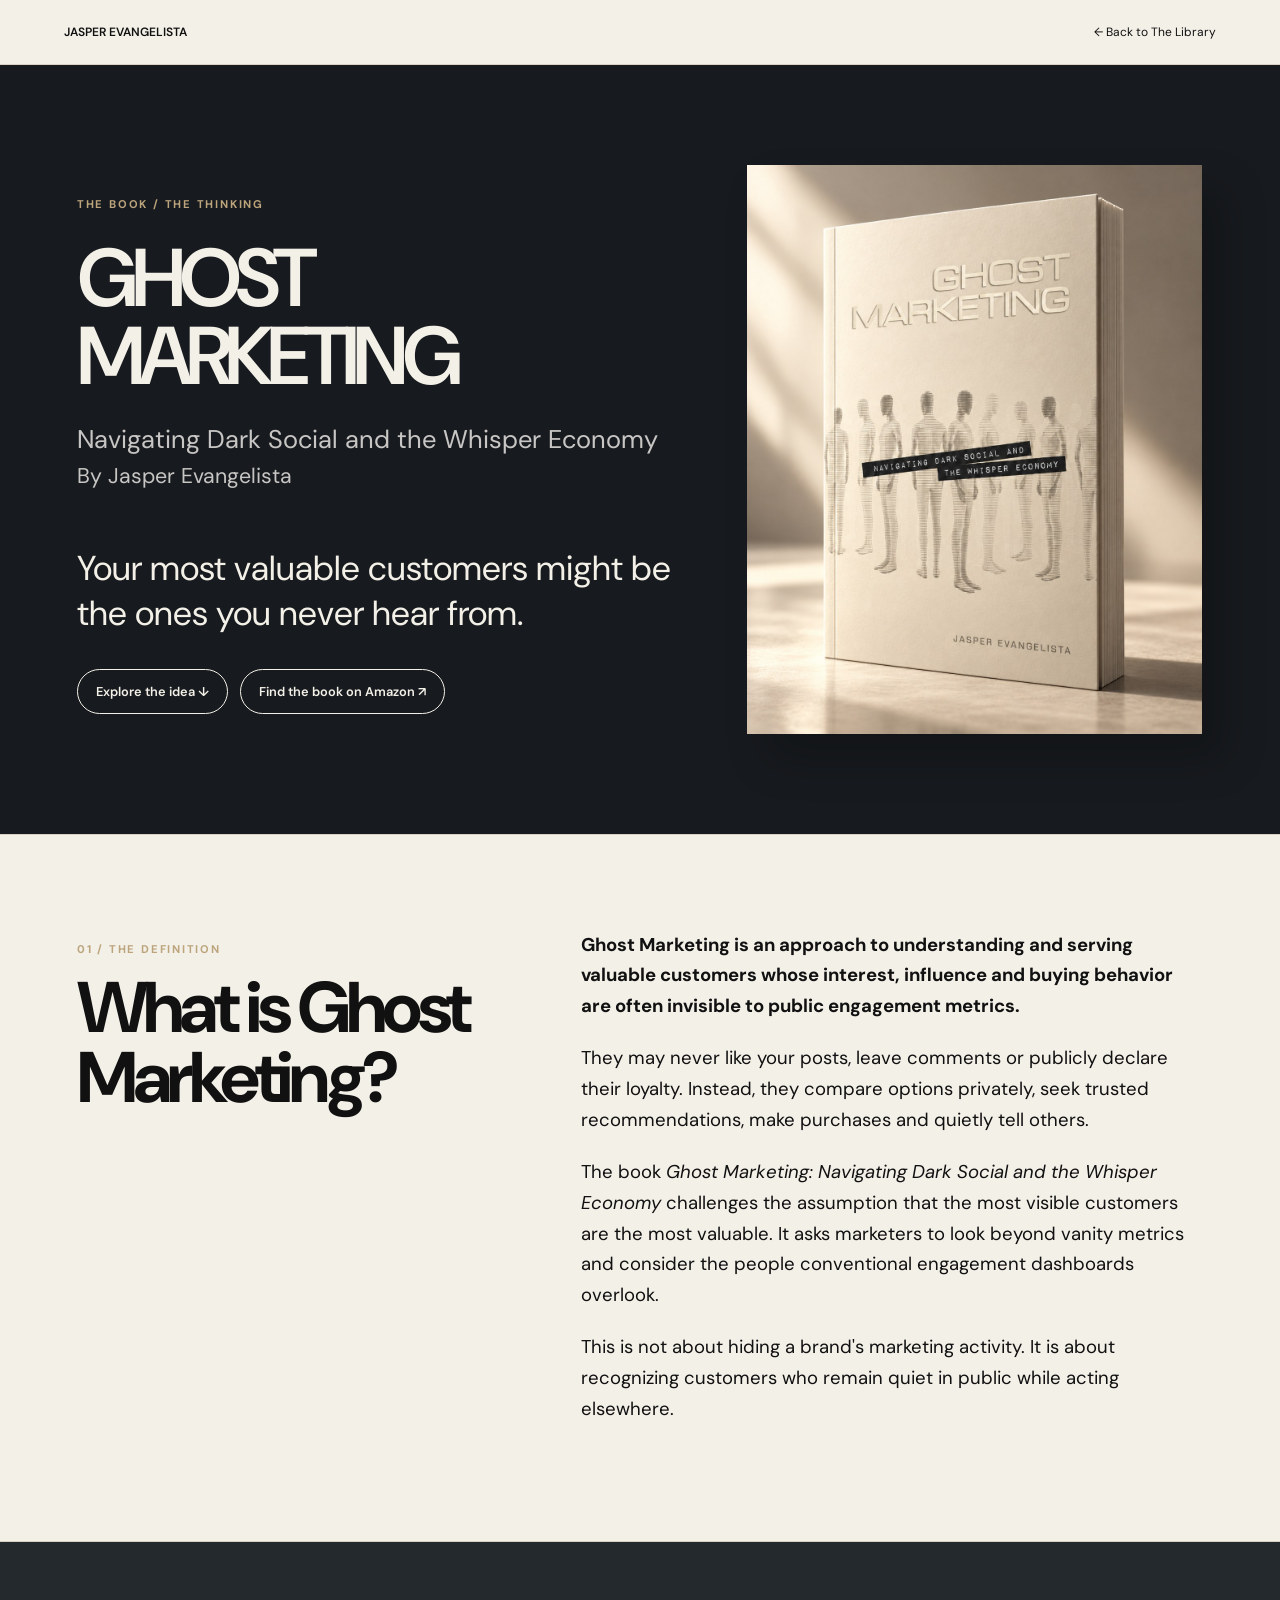
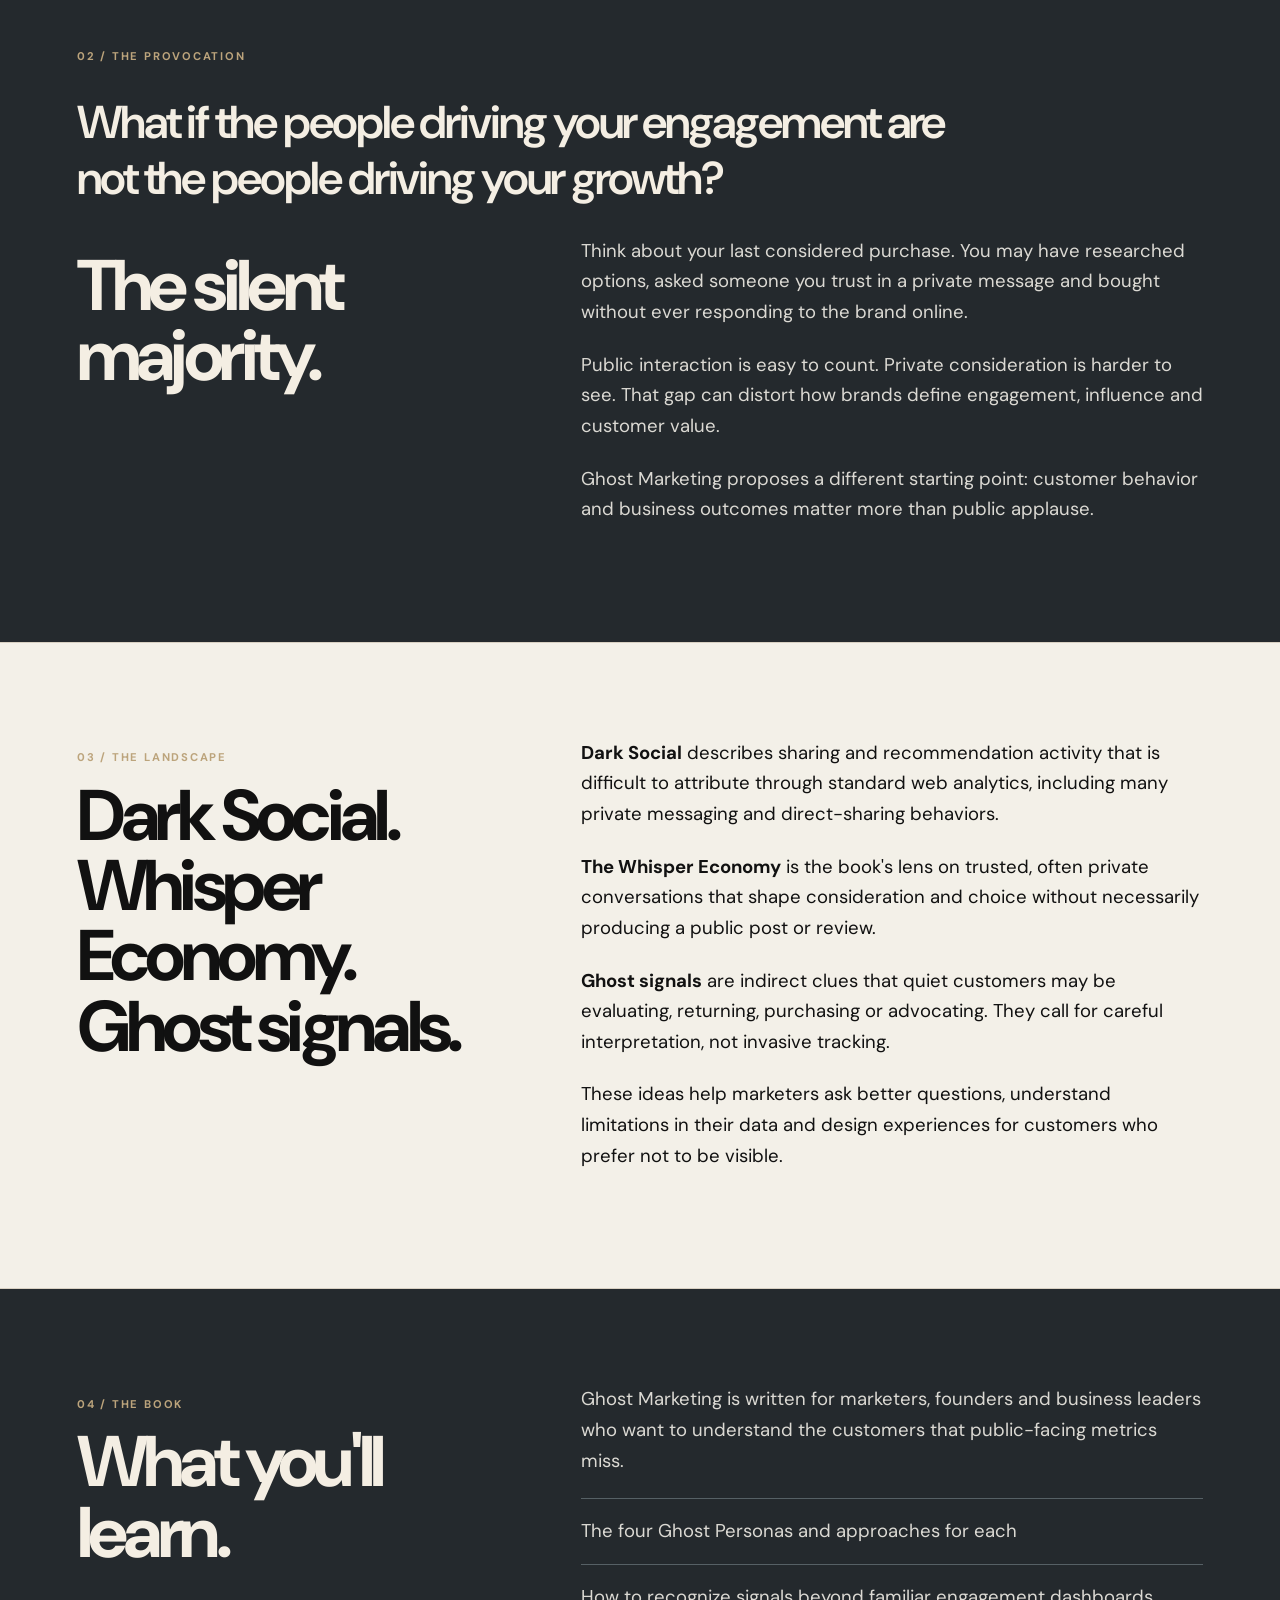
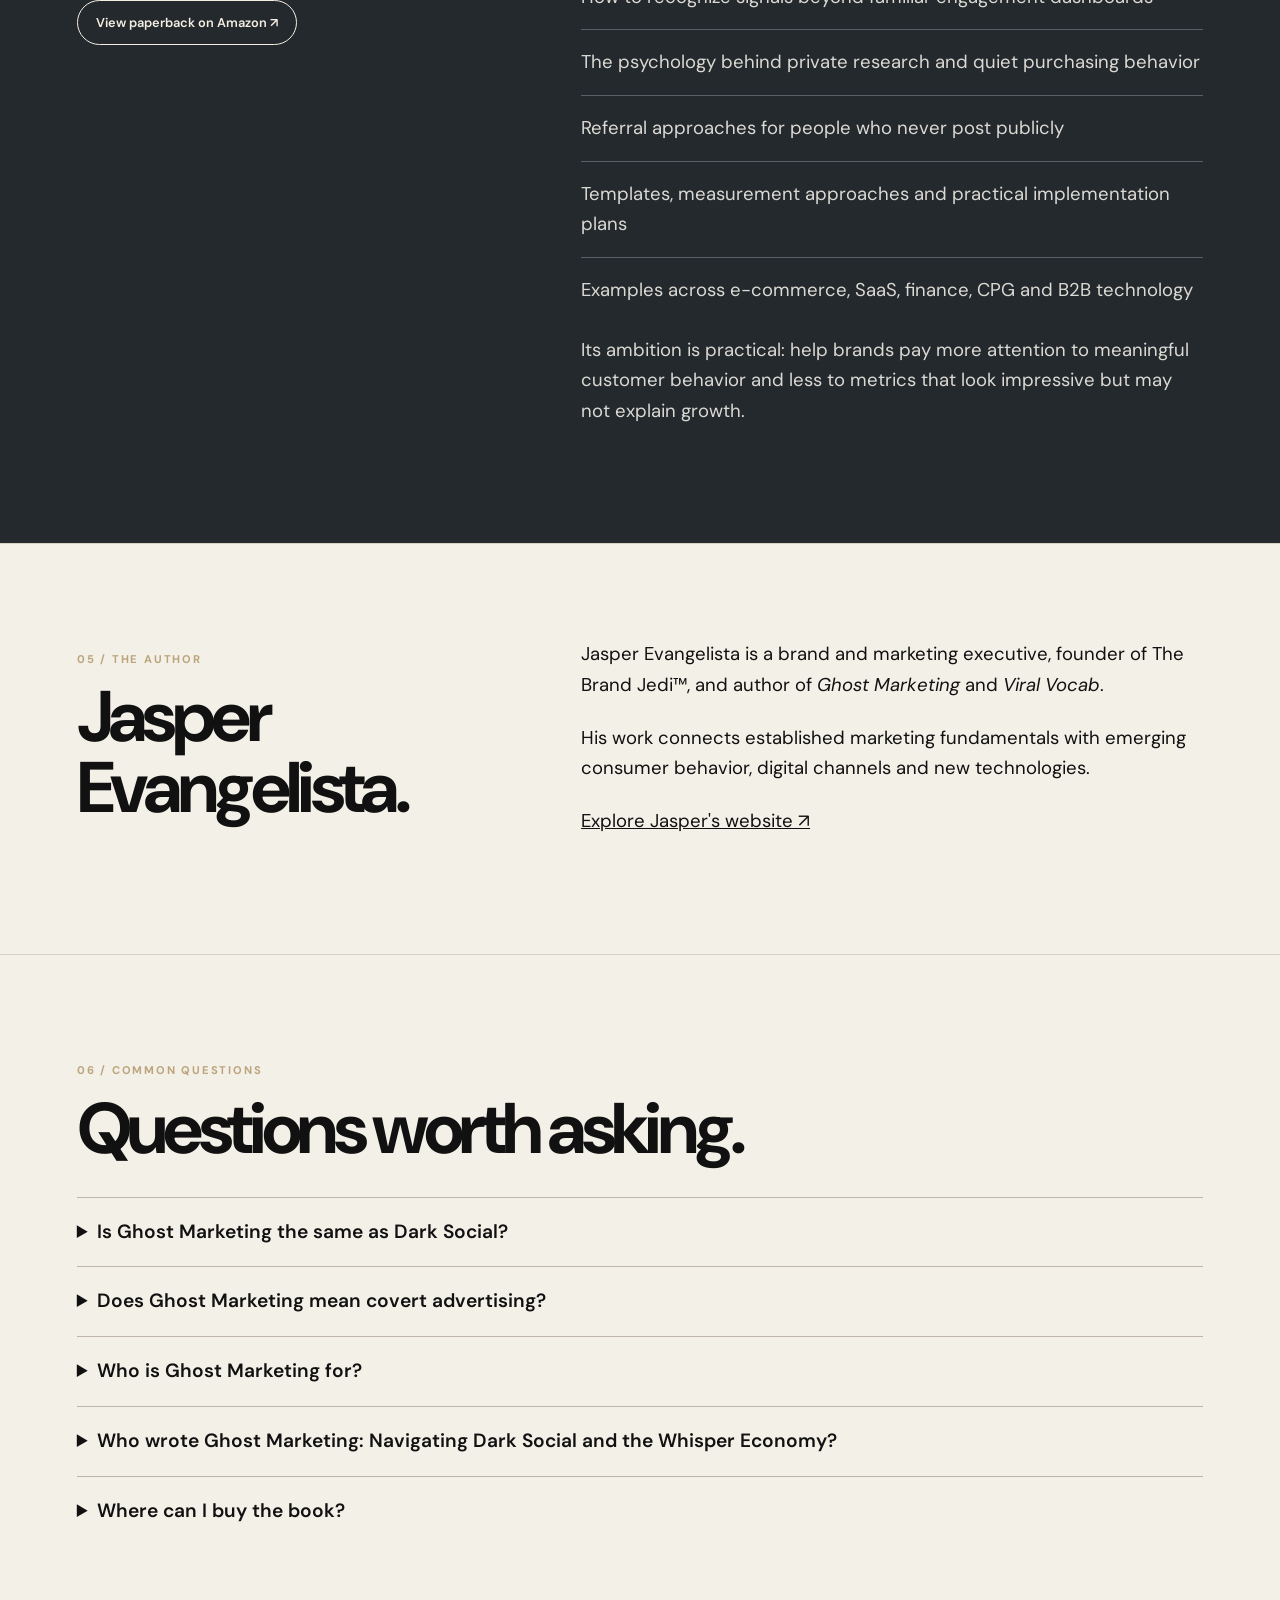
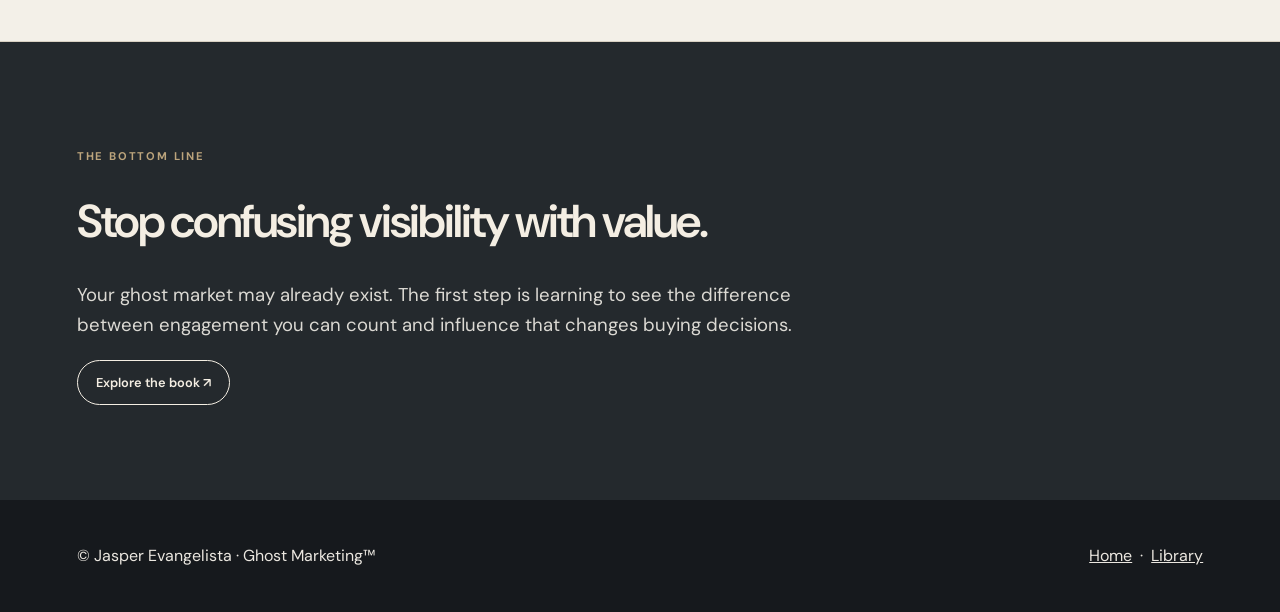
==== commit b87d3acf: "Refine Ghost Marketing provocation headline" ====
--- a/ghost-marketing/index.html
+++ b/ghost-marketing/index.html
@@ -74,7 +74,7 @@
 <p>They may never like your posts, leave comments or publicly declare their loyalty. Instead, they compare options privately, seek trusted recommendations, make purchases and quietly tell others.</p>
 <p>The book <em>Ghost Marketing: Navigating Dark Social and the Whisper Economy</em> challenges the assumption that the most visible customers are the most valuable. It asks marketers to look beyond vanity metrics and consider the people conventional engagement dashboards overlook.</p>
 <p>This is not about hiding a brand's marketing activity. It is about recognizing customers who remain quiet in public while acting elsewhere.</p></div></div></section>
-<section class="gm-section gm-dark"><div class="gm-wrap"><p class="gm-eyebrow">02 / The Provocation</p><p class="gm-quote">What if the people driving your growth are not the people driving your engagement?</p><div class="gm-grid"><div><h2>The silent majority.</h2></div><div class="gm-copy"><p>Think about your last considered purchase. You may have researched options, asked someone you trust in a private message and bought without ever responding to the brand online.</p><p>Public interaction is easy to count. Private consideration is harder to see. That gap can distort how brands define engagement, influence and customer value.</p><p>Ghost Marketing proposes a different starting point: customer behavior and business outcomes matter more than public applause.</p></div></div></div></section>
+<section class="gm-section gm-dark"><div class="gm-wrap"><p class="gm-eyebrow">02 / The Provocation</p><p class="gm-quote">What if the people driving your engagement are not the people driving your growth?</p><div class="gm-grid"><div><h2>The silent majority.</h2></div><div class="gm-copy"><p>Think about your last considered purchase. You may have researched options, asked someone you trust in a private message and bought without ever responding to the brand online.</p><p>Public interaction is easy to count. Private consideration is harder to see. That gap can distort how brands define engagement, influence and customer value.</p><p>Ghost Marketing proposes a different starting point: customer behavior and business outcomes matter more than public applause.</p></div></div></div></section>
 <section class="gm-section"><div class="gm-wrap gm-grid"><div><p class="gm-eyebrow">03 / The Landscape</p><h2>Dark Social. Whisper Economy. Ghost signals.</h2></div>
 <div class="gm-copy"><p><strong>Dark Social</strong> describes sharing and recommendation activity that is difficult to attribute through standard web analytics, including many private messaging and direct-sharing behaviors.</p><p><strong>The Whisper Economy</strong> is the book's lens on trusted, often private conversations that shape consideration and choice without necessarily producing a public post or review.</p><p><strong>Ghost signals</strong> are indirect clues that quiet customers may be evaluating, returning, purchasing or advocating. They call for careful interpretation, not invasive tracking.</p><p>These ideas help marketers ask better questions, understand limitations in their data and design experiences for customers who prefer not to be visible.</p></div></div></section>
 <section class="gm-section gm-dark" id="book"><div class="gm-wrap gm-grid"><div><p class="gm-eyebrow">04 / The Book</p><h2>What you'll learn.</h2><a class="gm-btn" href="https://www.amazon.com/Ghost-Marketing-Navigating-Whisper-Network/dp/B0G49KFW36" target="_blank" rel="noopener noreferrer">View paperback on Amazon ↗</a></div>
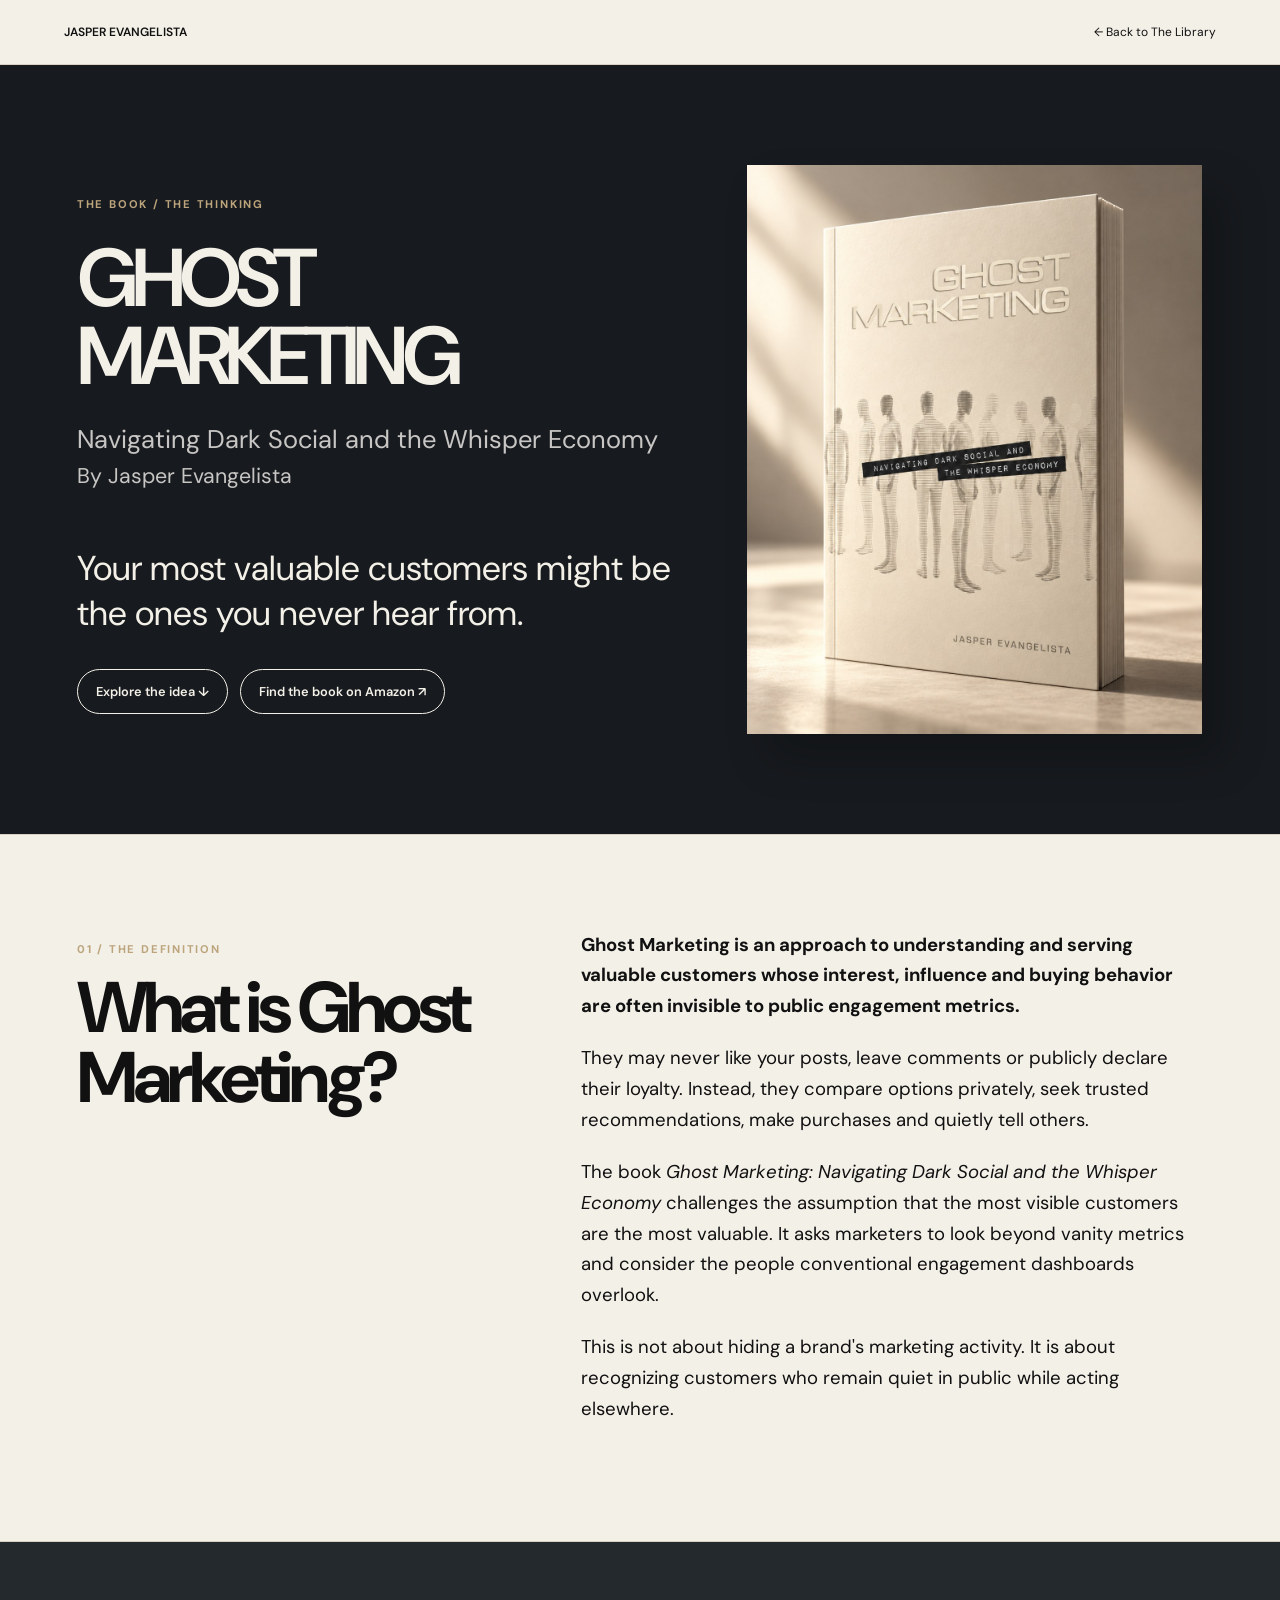
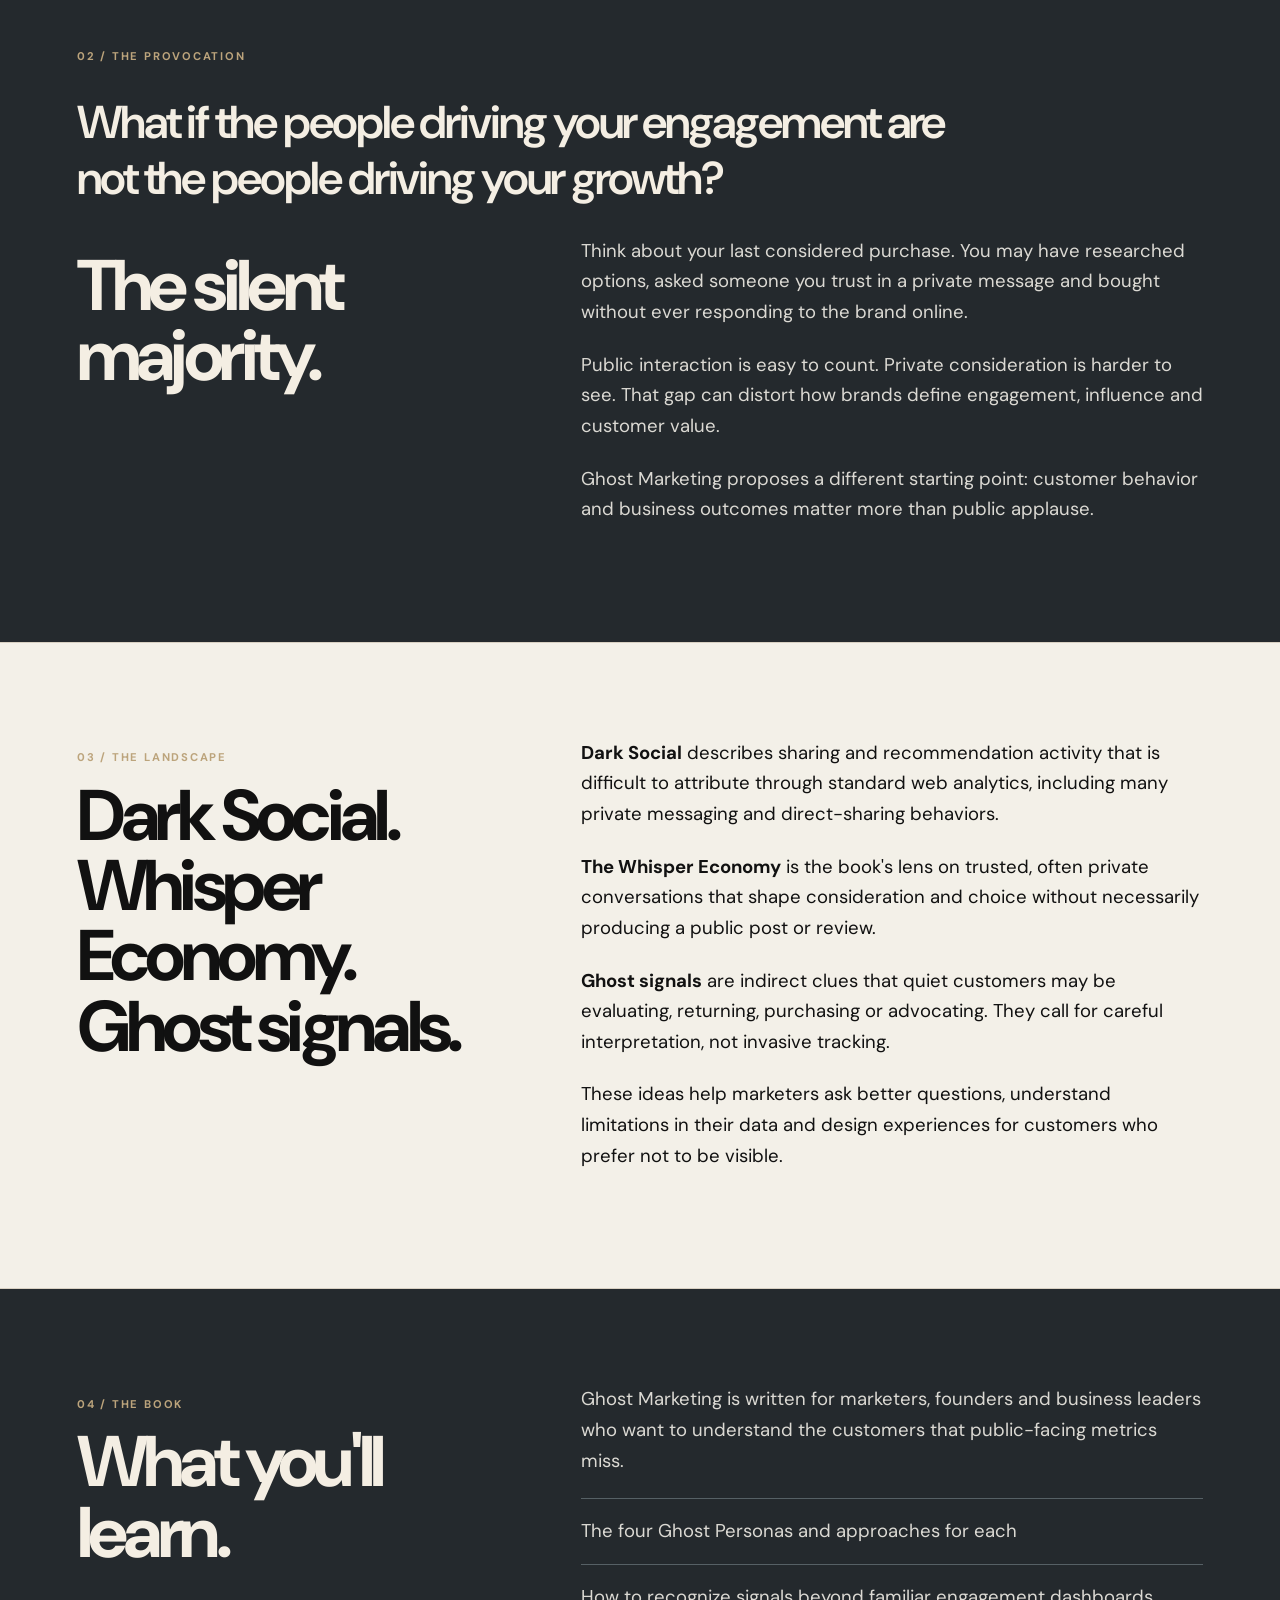
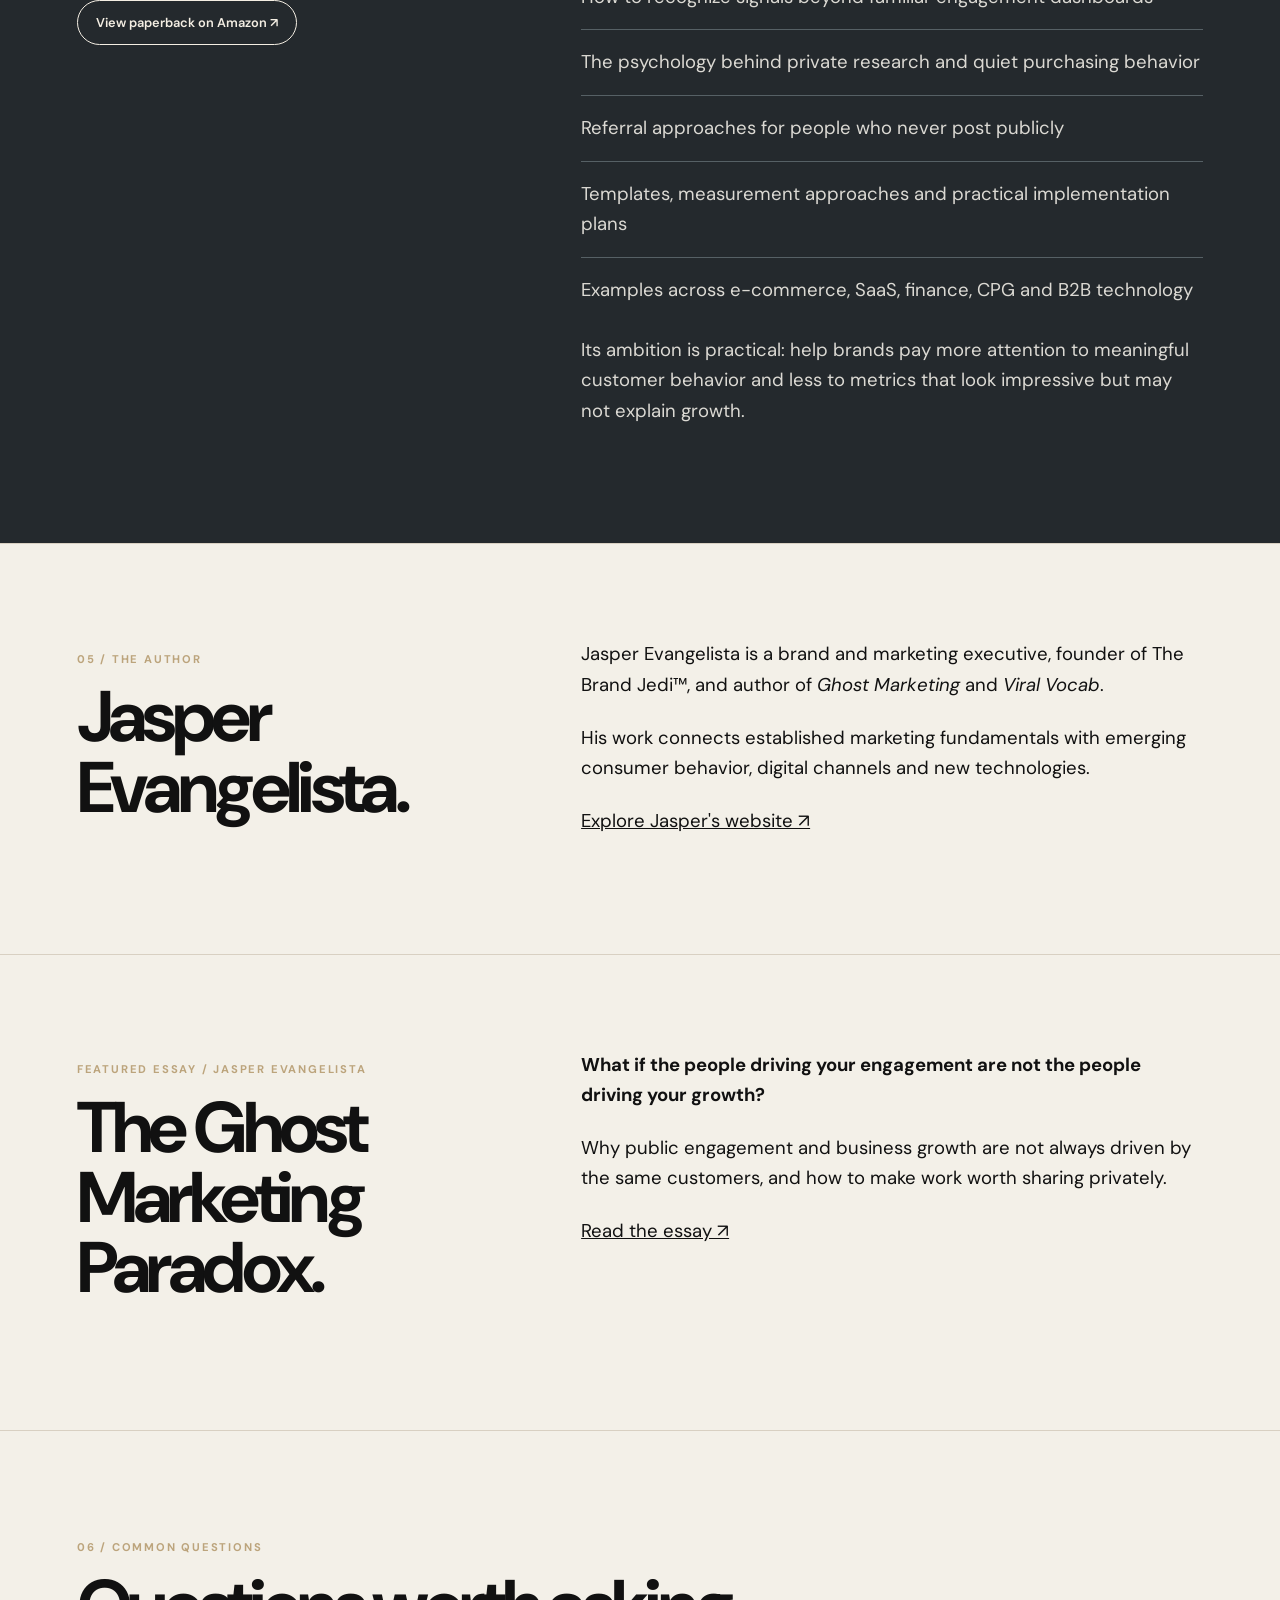
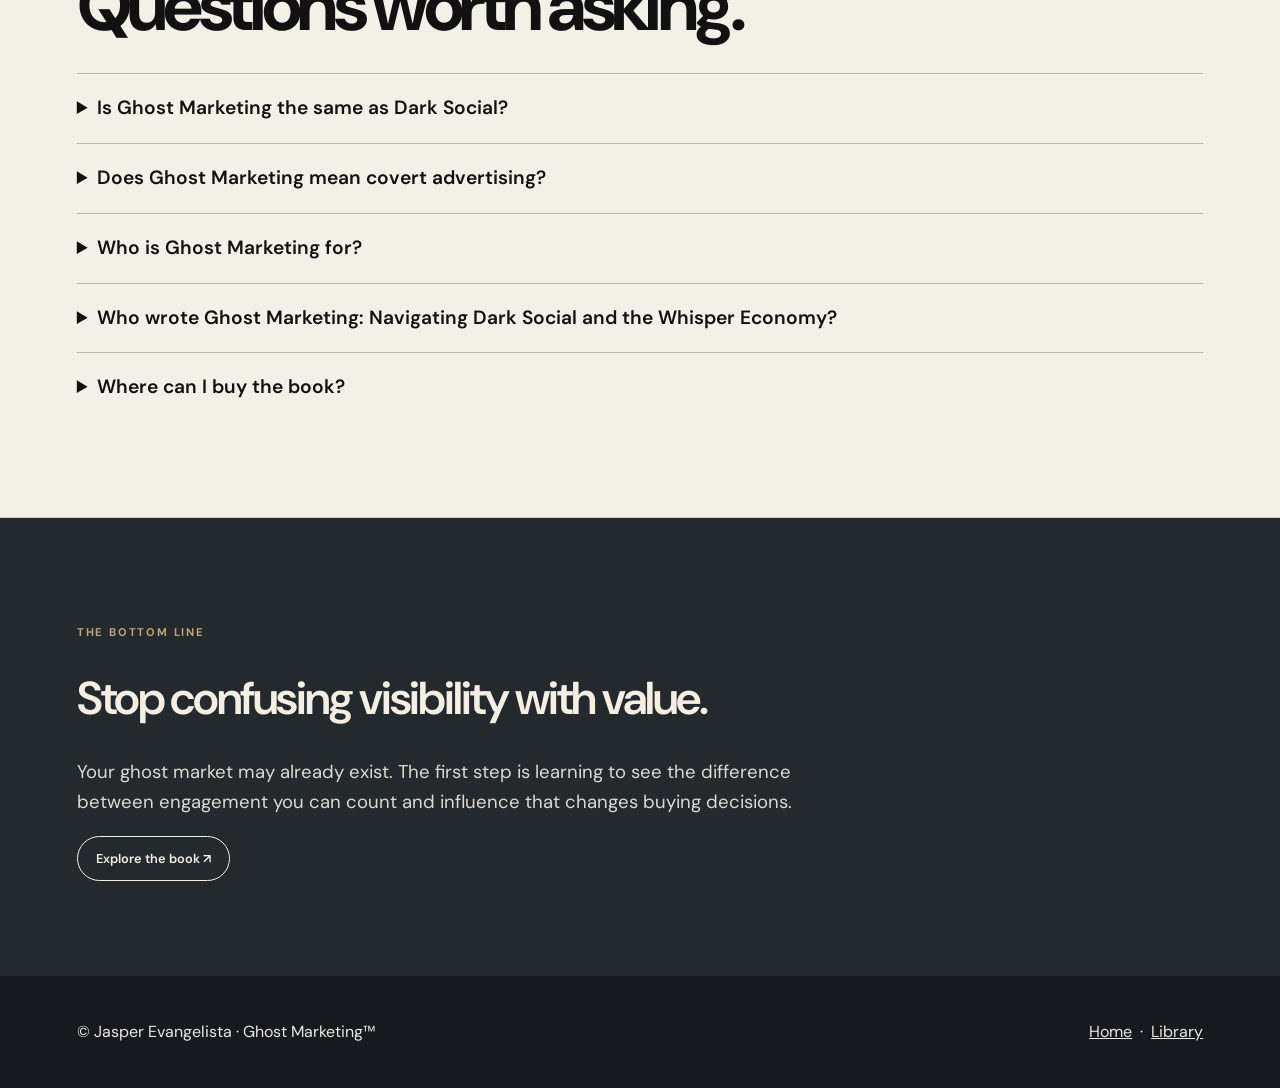
==== commit a7d45b7e: "Add featured essay entry to Ghost Marketing page" ====
--- a/ghost-marketing/index.html
+++ b/ghost-marketing/index.html
@@ -1,6 +1,15 @@
 <!doctype html>
 <html lang="en">
 <head>
+<!-- Google tag (gtag.js) -->
+<script async src="https://www.googletagmanager.com/gtag/js?id=G-LG672DL5B0"></script>
+<script>
+  window.dataLayer = window.dataLayer || [];
+  function gtag(){dataLayer.push(arguments);}
+  gtag('js', new Date());
+  gtag('config', 'G-LG672DL5B0');
+</script>
+
 <meta charset="utf-8">
 <meta name="viewport" content="width=device-width,initial-scale=1">
 <title>Ghost Marketing: Book, Meaning &amp; Author | Jasper Evangelista</title>
@@ -82,6 +91,7 @@
 <ul class="gm-list"><li>The four Ghost Personas and approaches for each</li><li>How to recognize signals beyond familiar engagement dashboards</li><li>The psychology behind private research and quiet purchasing behavior</li><li>Referral approaches for people who never post publicly</li><li>Templates, measurement approaches and practical implementation plans</li><li>Examples across e-commerce, SaaS, finance, CPG and B2B technology</li></ul>
 <p>Its ambition is practical: help brands pay more attention to meaningful customer behavior and less to metrics that look impressive but may not explain growth.</p></div></div></section>
 <section class="gm-section"><div class="gm-wrap gm-grid"><div><p class="gm-eyebrow">05 / The Author</p><h2>Jasper Evangelista.</h2></div><div class="gm-copy"><p>Jasper Evangelista is a brand and marketing executive, founder of The Brand Jedi™, and author of <em>Ghost Marketing</em> and <em>Viral Vocab</em>.</p><p>His work connects established marketing fundamentals with emerging consumer behavior, digital channels and new technologies.</p><p><a href="../">Explore Jasper's website ↗</a></p></div></div></section>
+<section class="gm-section" id="featured-article"><div class="gm-wrap gm-grid"><div><p class="gm-eyebrow">Featured essay / Jasper Evangelista</p><h2>The Ghost Marketing Paradox.</h2></div><div class="gm-copy"><p><strong>What if the people driving your engagement are not the people driving your growth?</strong></p><p>Why public engagement and business growth are not always driven by the same customers, and how to make work worth sharing privately.</p><p><a href="paradox/">Read the essay ↗</a></p></div></div></section>
 <section class="gm-section gm-faq" id="questions"><div class="gm-wrap"><p class="gm-eyebrow">06 / Common Questions</p><h2>Questions worth asking.</h2>
 <details><summary>Is Ghost Marketing the same as Dark Social?</summary><p>No. Dark Social describes channels and sharing behavior that standard analytics often cannot fully attribute. Ghost Marketing is the book's broader customer-centered approach to understanding quieter forms of consideration, purchasing and recommendation.</p></details>
 <details><summary>Does Ghost Marketing mean covert advertising?</summary><p>Not in the sense used in this book. Here, 'ghost' refers to customers who are largely invisible in public engagement data, not to concealed sponsorships or deceptive marketing.</p></details>
